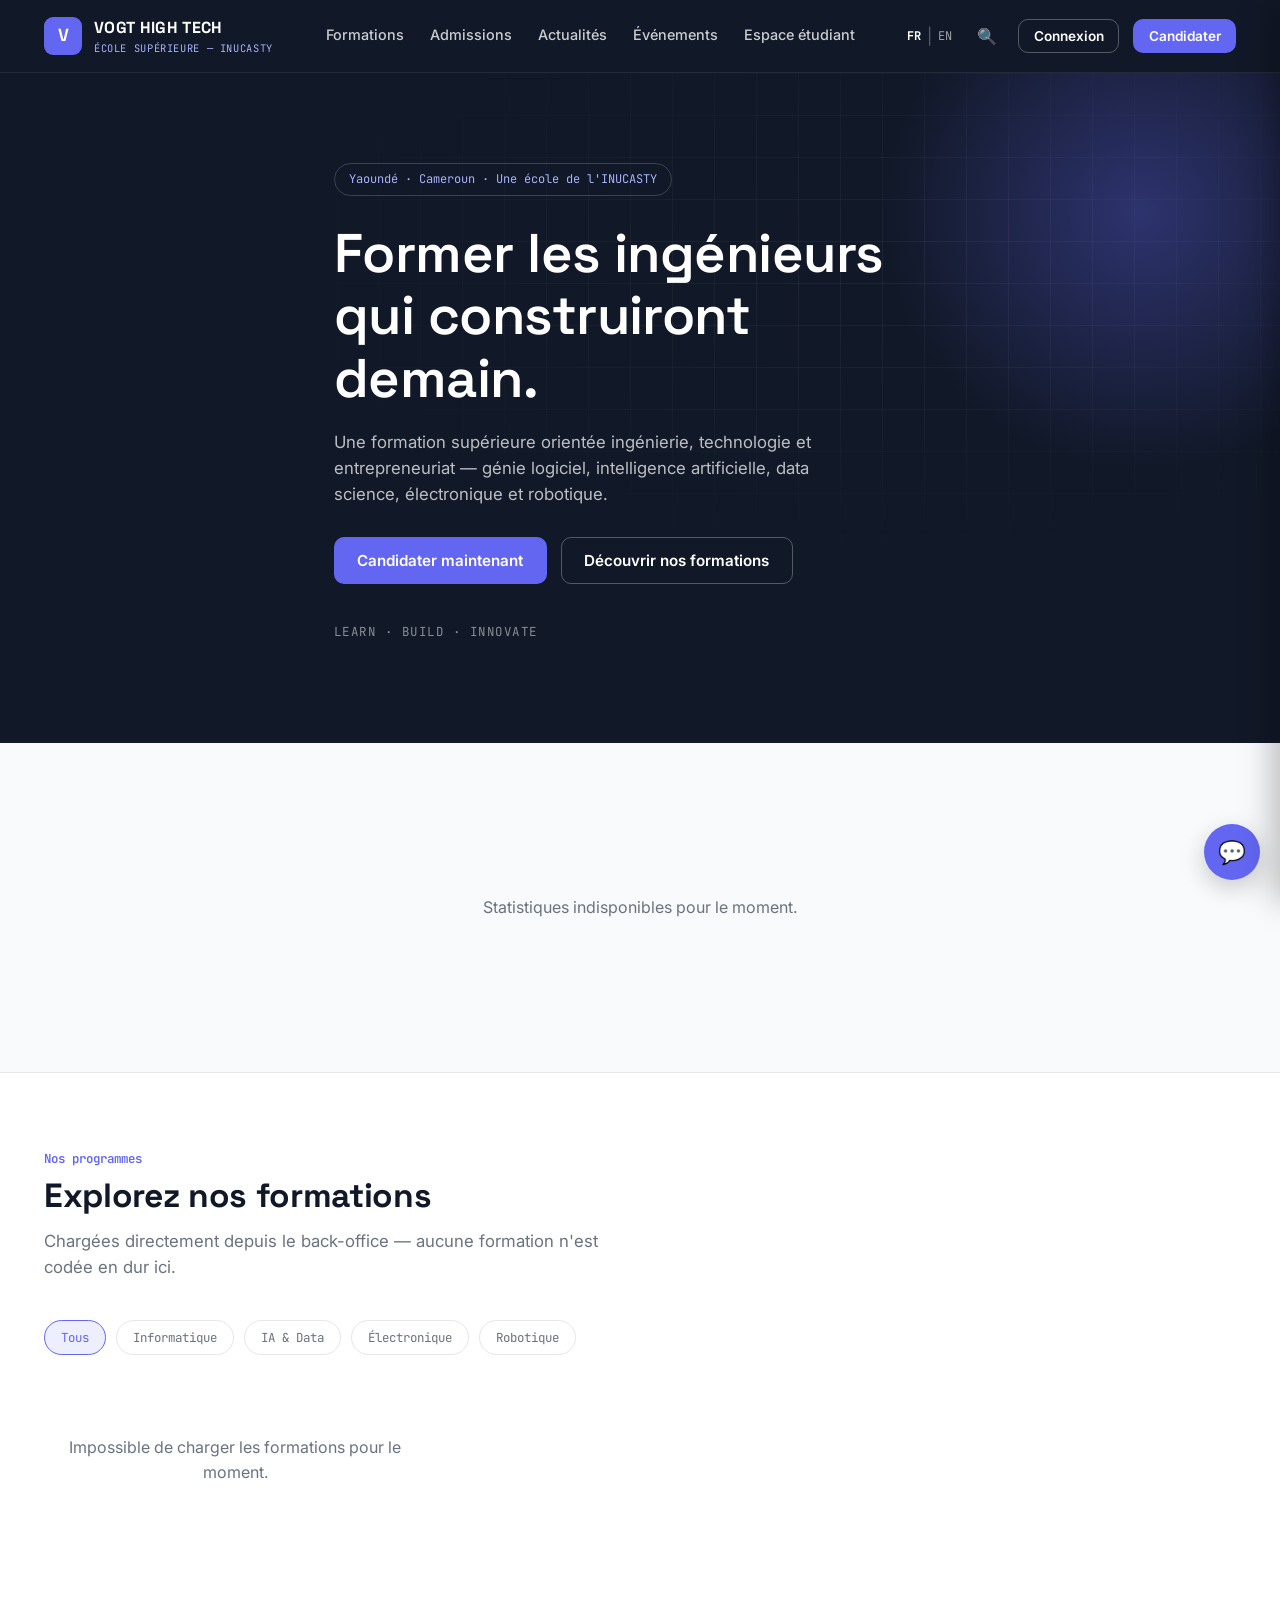
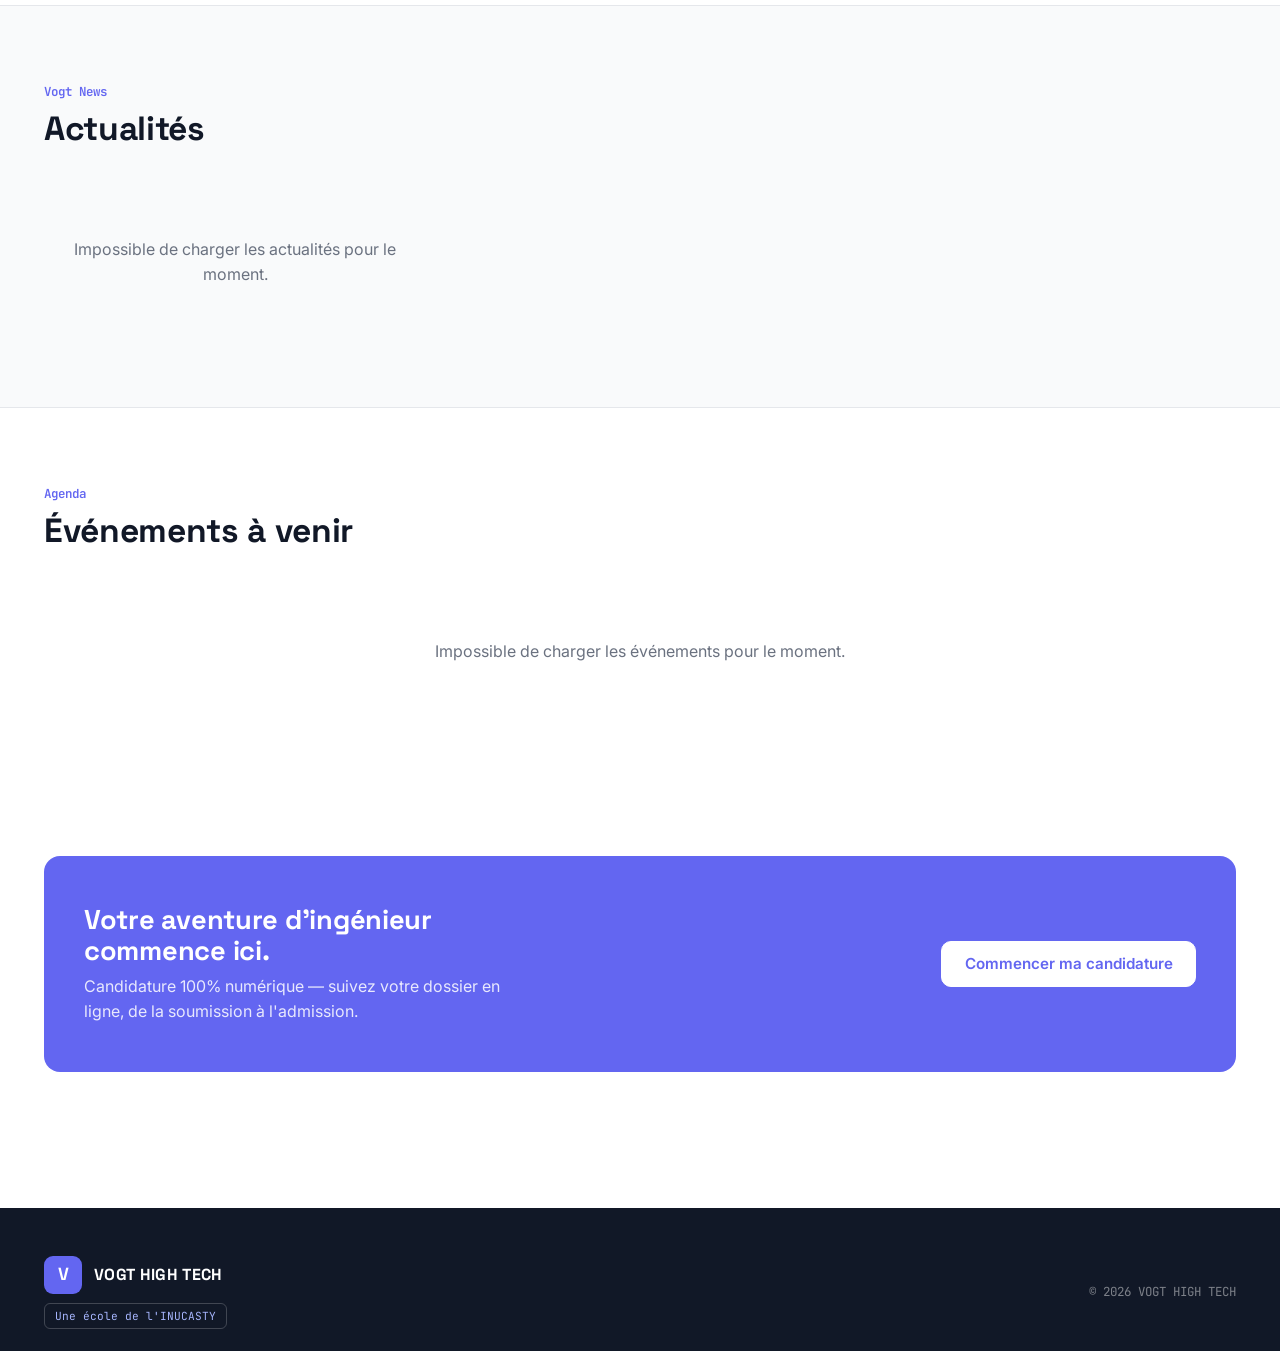
==== index.html @ 76247363 "Add VOGT_API_BASE_URL across all pages again" ====
<!DOCTYPE html>
<html lang="fr">
<head>
<meta charset="UTF-8">
<meta name="viewport" content="width=device-width, initial-scale=1.0">
<title>VOGT HIGH TECH — École Supérieure de Technologie & d'Ingénierie</title>
<meta name="description" content="VOGT HIGH TECH, école supérieure de technologie et d'ingénierie de l'INUCASTY à Yaoundé, Cameroun. Génie logiciel, intelligence artificielle, data science, électronique, robotique.">
<meta property="og:title" content="VOGT HIGH TECH — École Supérieure de Technologie & d'Ingénierie">
<meta property="og:description" content="Former les ingénieurs et innovateurs capables de concevoir les technologies de demain. Une école de l'INUCASTY, Yaoundé.">
<meta property="og:type" content="website">
<meta name="twitter:card" content="summary_large_image">
<script type="application/ld+json">
{
  "@context": "https://schema.org",
  "@type": "CollegeOrUniversity",
  "name": "VOGT HIGH TECH",
  "alternateName": "VOGT HIGH TECH — École Supérieure de Technologie & d'Ingénierie",
  "url": "https://VOTRE-DOMAINE/",
  "logo": "https://VOTRE-DOMAINE/icons/icon-512.png",
  "description": "École supérieure de technologie et d'ingénierie de l'INUCASTY à Yaoundé, Cameroun.",
  "address": {
    "@type": "PostalAddress",
    "addressLocality": "Yaoundé",
    "addressCountry": "CM"
  },
  "parentOrganization": {
    "@type": "CollegeOrUniversity",
    "name": "INUCASTY"
  }
}
</script>
<script type="application/ld+json">
{
  "@context": "https://schema.org",
  "@type": "WebSite",
  "url": "https://VOTRE-DOMAINE/",
  "potentialAction": {
    "@type": "SearchAction",
    "target": "https://VOTRE-DOMAINE/search.html?q={search_term_string}",
    "query-input": "required name=search_term_string"
  }
}
</script>
<link rel="icon" href="favicon.ico" sizes="any">
<link rel="apple-touch-icon" href="icons/icon-192.png">
<link rel="preconnect" href="https://fonts.googleapis.com">
<link href="https://fonts.googleapis.com/css2?family=Space+Grotesk:wght@500;600;700&family=Inter:wght@400;500;600;700&family=JetBrains+Mono:wght@500;600&display=swap" rel="stylesheet">
<link rel="stylesheet" href="css/theme.css">
<style>
  .hero{ position:relative; overflow:hidden; background: var(--color-primary); padding: 90px 0 100px; }
  .hero-carousel{ position:absolute; inset:0; z-index:0; }
  .hero-carousel .slide{
    position:absolute; inset:0; background-size:cover; background-position:center;
    opacity:0; transition: opacity 1.4s ease; filter: brightness(.55) saturate(1.1);
  }
  .hero-carousel .slide.active{ opacity:1; }
  .hero::before{ content:''; position:absolute; inset:0; z-index:1;
    background-image: linear-gradient(rgba(255,255,255,.05) 1px, transparent 1px), linear-gradient(90deg, rgba(255,255,255,.05) 1px, transparent 1px);
    background-size: 42px 42px;
    mask-image: radial-gradient(ellipse 70% 60% at 70% 30%, black 10%, transparent 75%);
  }
  .hero::after{ content:''; position:absolute; top:-120px; right:-120px; width:520px; height:520px; z-index:1;
    background: radial-gradient(circle, rgba(99,102,241,.35), transparent 70%); }
  .hero-inner{ position:relative; z-index:2; max-width:660px; }
  .hero-tag{ display:inline-flex; align-items:center; gap:8px; border:1px solid rgba(255,255,255,.18); border-radius:999px; padding:6px 14px; margin-bottom:26px; font-family:var(--font-mono); font-size:.75rem; color: var(--color-secondary); }
  .hero h1{ color:#fff; font-size: clamp(2.2rem, 5vw, 3.4rem); font-weight:600; margin-bottom:20px; }
  .hero h1 em{ font-style:normal; color: var(--color-secondary); }
  .hero p.lede{ color: rgba(255,255,255,.72); font-size:1.05rem; margin-bottom:30px; max-width:500px; }
  .hero-ctas{ display:flex; gap:14px; flex-wrap:wrap; margin-bottom:34px; }
  .hero-signature{ font-family: var(--font-mono); font-size:.78rem; letter-spacing:.12em; color: rgba(255,255,255,.5); text-transform:uppercase; }
  .stats-band{ background: var(--color-surface); border-bottom:1px solid var(--color-border); }
  .filters{ display:flex; gap:10px; flex-wrap:wrap; margin-bottom:32px; }
  .filter-btn{ font-family:var(--font-mono); font-size:.78rem; border:1px solid var(--color-border); background:#fff; color:var(--color-text-muted); padding:8px 16px; border-radius:999px; cursor:pointer; }
  .filter-btn.active, .filter-btn:hover{ border-color: var(--color-accent); color: var(--color-accent); background: var(--color-accent-soft); }
  .section-head{ max-width:640px; margin-bottom:40px; }
  .section-head h2{ font-size:clamp(1.6rem,3vw,2.1rem); margin:8px 0 12px; }
  .cta-band{ background: var(--color-accent); border-radius: var(--radius-lg); padding: 48px 40px; display:flex; align-items:center; justify-content:space-between; gap:28px; flex-wrap:wrap; color:#fff; }
  .cta-band h2{ color:#fff; font-size:1.7rem; max-width:460px; }
  .cta-band p{ color: rgba(255,255,255,.85); margin-top:8px; max-width:420px; }
  .cta-band .btn-outline{ background:#fff; color:var(--color-accent); border-color:#fff; }
</style>
</head>
<body>

<header>
  <div class="wrap header-row">
    <a href="index.html" class="brand">
      <span class="brand-mark">V</span>
      <span class="brand-text"><b>VOGT HIGH TECH</b><span>ÉCOLE SUPÉRIEURE — INUCASTY</span></span>
    </a>
    <nav class="primary-nav">
      <a href="index.html#formations" data-i18n="nav_formations">Formations</a>
      <a href="candidat.html" data-i18n="nav_admissions">Admissions</a>
      <a href="index.html#actualites" data-i18n="nav_actualites">Actualités</a>
      <a href="index.html#evenements" data-i18n="nav_evenements">Événements</a>
      <a href="staff-login.html" data-i18n="nav_espace_etudiant">Espace étudiant</a>
    </nav>
    <div class="header-actions">
      <span class="lang-switch" style="display:flex; gap:6px; margin-right:4px;">
        <button data-lang="fr" style="background:none;border:none;color:rgba(255,255,255,.6);font-family:var(--font-mono);font-size:.75rem;cursor:pointer;">FR</button>
        <span style="color:rgba(255,255,255,.3);">|</span>
        <button data-lang="en" style="background:none;border:none;color:rgba(255,255,255,.6);font-family:var(--font-mono);font-size:.75rem;cursor:pointer;">EN</button>
      </span>
      <a href="search.html" class="icon-btn" style="color:rgba(255,255,255,.75);" title="Rechercher">🔍</a>
      <a href="auth.html" class="btn btn-outline btn-sm" id="navAuthLink" data-i18n="btn_connexion" style="border-color:rgba(255,255,255,.28); color:#fff;">Connexion</a>
      <a href="candidat.html" class="btn btn-accent btn-sm" data-i18n="btn_candidater">Candidater</a>
    </div>
  </div>
</header>

<section class="hero">
  <div class="hero-carousel" id="heroCarousel"></div>
  <div class="wrap hero-inner">
    <span class="hero-tag">Yaoundé · Cameroun · Une école de l'INUCASTY</span>
    <h1 data-i18n="hero_title">Former les ingénieurs qui <em>construiront demain.</em></h1>
    <p class="lede" data-i18n="hero_lede">Une formation supérieure orientée ingénierie, technologie et entrepreneuriat — génie logiciel, intelligence artificielle, data science, électronique et robotique.</p>
    <div class="hero-ctas">
      <a href="candidat.html" class="btn btn-accent" data-i18n="hero_cta1">Candidater maintenant</a>
      <a href="#formations" class="btn btn-ghost-dark" data-i18n="hero_cta2">Découvrir nos formations</a>
    </div>
    <span class="hero-signature">Learn · Build · Innovate</span>
  </div>
</section>

<section class="stats-band">
  <div class="wrap stats-grid" id="statsGrid">
    <div class="stat"><div class="skeleton" style="height:32px;width:60px;margin-bottom:8px;"></div><span data-i18n="stats_programs">Formations publiées</span></div>
    <div class="stat"><div class="skeleton" style="height:32px;width:60px;margin-bottom:8px;"></div><span data-i18n="stats_projects">Projets étudiants</span></div>
    <div class="stat"><div class="skeleton" style="height:32px;width:60px;margin-bottom:8px;"></div><span data-i18n="stats_partners">Partenaires</span></div>
    <div class="stat"><div class="skeleton" style="height:32px;width:60px;margin-bottom:8px;"></div><span data-i18n="stats_events">Événements à venir</span></div>
  </div>
</section>

<section id="formations">
  <div class="wrap">
    <div class="section-head">
      <span class="eyebrow" data-i18n="formations_eyebrow">Nos programmes</span>
      <h2 data-i18n="formations_title">Explorez nos formations</h2>
      <p class="lede" data-i18n="formations_lede">Chargées directement depuis le back-office — aucune formation n'est codée en dur ici.</p>
    </div>
    <div class="filters" id="programFilters">
      <button class="filter-btn active" data-category="">Tous</button>
    </div>
    <div class="card-grid" id="programGrid">
      <div class="skeleton" style="height:280px;"></div>
      <div class="skeleton" style="height:280px;"></div>
      <div class="skeleton" style="height:280px;"></div>
    </div>
  </div>
</section>

<section id="actualites" style="background:var(--color-surface); border-top:1px solid var(--color-border); border-bottom:1px solid var(--color-border);">
  <div class="wrap">
    <div class="section-head">
      <span class="eyebrow" data-i18n="news_eyebrow">Vogt News</span>
      <h2 data-i18n="news_title">Actualités</h2>
    </div>
    <div class="card-grid" id="newsGrid">
      <div class="skeleton" style="height:220px;"></div>
      <div class="skeleton" style="height:220px;"></div>
      <div class="skeleton" style="height:220px;"></div>
    </div>
  </div>
</section>

<section id="evenements">
  <div class="wrap">
    <div class="section-head">
      <span class="eyebrow" data-i18n="events_eyebrow">Agenda</span>
      <h2 data-i18n="events_title">Événements à venir</h2>
    </div>
    <div id="eventsList">
      <div class="skeleton" style="height:56px;margin-bottom:12px;"></div>
      <div class="skeleton" style="height:56px;"></div>
    </div>
  </div>
</section>

<section>
  <div class="wrap">
    <div class="cta-band">
      <div>
        <h2 data-i18n="cta_title">Votre aventure d'ingénieur commence ici.</h2>
        <p data-i18n="cta_text">Candidature 100% numérique — suivez votre dossier en ligne, de la soumission à l'admission.</p>
      </div>
      <a href="candidat.html" class="btn btn-outline" data-i18n="cta_button">Commencer ma candidature</a>
    </div>
  </div>
</section>

<footer>
  <div class="wrap">
    <div>
      <div class="brand" style="color:#fff; margin-bottom:8px;"><span class="brand-mark">V</span><span class="brand-text"><b style="color:#fff">VOGT HIGH TECH</b></span></div>
      <span class="badge-inucasty" data-i18n="footer_tagline">Une école de l'INUCASTY</span>
    </div>
    <span class="copyright">© 2026 VOGT HIGH TECH</span>
  </div>
</footer>

<script src="js/i18n.js"></script>
<script src="js/api.js"></script>
<script src="js/home.js"></script>
<script src="js/vogt-ai.js"></script>
<script src="js/mobile-nav.js"></script>
</body>
</html>
---- css/theme.css ----
/* ============================================================
   VOGT HIGH TECH — Digital Campus
   Design system partage — thème "Minimal tech" (palettes.css)
   Utilisé par toutes les pages (public + portails).
   ============================================================ */
:root{
  --color-primary:          #111827;
  --color-primary-hover:    #0B111C;
  --color-primary-soft:     #EEF0F4;

  --color-accent:           #6366F1;
  --color-accent-hover:     #4F46E5;
  --color-accent-soft:      #EEEFFE;

  --color-secondary:        #A5B4FC;
  --color-secondary-hover:  #8B9BF7;

  --color-bg:               #FFFFFF;
  --color-surface:          #F9FAFB;
  --color-border:           #E5E7EB;

  --color-text:             #374151;
  --color-text-muted:       #6B7280;
  --color-text-on-primary:  #FFFFFF;
  --color-text-on-accent:   #FFFFFF;

  --color-success:          #2E7D53;
  --color-warning:          #C77700;
  --color-danger:           #C0392B;
  --color-info:             #2A6FB0;

  --radius:                 10px;
  --radius-lg:              16px;
  --shadow-sm:              0 1px 2px rgba(16,24,40,.06);
  --shadow-md:              0 8px 24px rgba(16,24,40,.10);
  --focus-ring:              0 0 0 3px rgba(99,102,241,.35);

  --font-head: 'Space Grotesk', sans-serif;
  --font-body: 'Inter', sans-serif;
  --font-mono: 'JetBrains Mono', monospace;

  --container: 1240px;
}

*{box-sizing:border-box; margin:0; padding:0;}
html{scroll-behavior:smooth;}
body{
  font-family: var(--font-body);
  color: var(--color-text);
  background: var(--color-bg);
  line-height: 1.55;
  -webkit-font-smoothing: antialiased;
}
img{max-width:100%; display:block;}
a{color:inherit; text-decoration:none;}
ul{list-style:none;}
h1,h2,h3,h4{font-family: var(--font-head); color: var(--color-primary); line-height:1.15; letter-spacing:-0.01em;}
.wrap{max-width:var(--container); margin:0 auto; padding:0 24px;}
:focus-visible{outline:2px solid transparent; box-shadow: var(--focus-ring); border-radius:4px;}
section{padding: 72px 0;}
@media (max-width:768px){ section{padding:48px 0;} }

.eyebrow{ font-family: var(--font-mono); font-size: .78rem; color: var(--color-accent); font-weight:600; }
.lede{color:var(--color-text-muted); font-size:1.05rem; max-width:560px;}

/* Buttons */
.btn{
  display:inline-flex; align-items:center; justify-content:center; gap:8px;
  border:1px solid transparent; border-radius: var(--radius);
  padding: .8rem 1.4rem; font: 600 .95rem var(--font-body);
  cursor:pointer; transition: background-color .15s ease, color .15s ease, border-color .15s ease, transform .1s ease;
}
.btn-accent{ background: var(--color-accent); color:#fff; }
.btn-accent:hover{ background: var(--color-accent-hover); }
.btn-accent:disabled{ opacity:.6; cursor:not-allowed; }
.btn-ghost-dark{ background:transparent; color:#fff; border-color: rgba(255,255,255,.28); }
.btn-ghost-dark:hover{ background: rgba(255,255,255,.08); border-color: rgba(255,255,255,.5); }
.btn-outline{ background:transparent; color:var(--color-primary); border-color: var(--color-border); }
.btn-outline:hover{ background: var(--color-primary-soft); }
.btn-sm{ padding:.5rem .9rem; font-size:.85rem; }
.btn-block{ width:100%; }

/* Header */
header{ position: sticky; top:0; z-index:100; background: var(--color-primary); border-bottom: 1px solid rgba(255,255,255,.08); }
.header-row{ display:flex; align-items:center; justify-content:space-between; height:72px; }
.brand{ display:flex; align-items:center; gap:12px; color:#fff; }
.brand-mark{ width:38px; height:38px; border-radius:9px; background: var(--color-accent); display:flex; align-items:center; justify-content:center; font-family: var(--font-head); font-weight:700; color:#fff; font-size:1.1rem; flex-shrink:0; }
.brand-text b{ display:block; font-family:var(--font-head); font-size:1rem; letter-spacing:.02em; }
.brand-text span{ display:block; font-family:var(--font-mono); font-size:.65rem; color: var(--color-secondary); letter-spacing:.06em; }
nav.primary-nav{ display:flex; gap:26px; }
nav.primary-nav a{ color: rgba(255,255,255,.78); font-size:.9rem; font-weight:500; padding:6px 0; border-bottom:2px solid transparent; transition: color .15s ease, border-color .15s ease; }
nav.primary-nav a:hover, nav.primary-nav a.active{ color:#fff; border-color: var(--color-accent); }
.header-actions{ display:flex; align-items:center; gap:14px; }
.icon-btn{ background:none; border:none; color:rgba(255,255,255,.75); cursor:pointer; width:34px; height:34px; display:flex; align-items:center; justify-content:center; border-radius:8px; }
.icon-btn:hover{ background:rgba(255,255,255,.08); color:#fff; }
.lang-switch .active-lang{ color:#fff !important; font-weight:700; }
.menu-toggle{ display:none; }
@media (max-width: 900px){ nav.primary-nav{ display:none; } .menu-toggle{ display:flex; } }

/* Mobile nav drawer — injecté par js/mobile-nav.js sur toutes les pages.
   Tiroir translucide sur ~80% de largeur (max 320px) + fond assombri cliquable :
   ne recouvre jamais tout l'écran, le reste de la page reste visible en transparence. */
.mobile-nav-backdrop{
  position:fixed; inset:0; background: rgba(17,24,39,.35);
  z-index:399; opacity:0; pointer-events:none; transition: opacity .25s ease;
}
.mobile-nav-backdrop.open{ opacity:1; pointer-events:auto; }
.mobile-nav-drawer{
  position:fixed; top:0; right:0; bottom:0; width:min(82%, 320px);
  background: rgba(17,24,39,.88); backdrop-filter: blur(10px); -webkit-backdrop-filter: blur(10px);
  z-index:400; transform: translateX(100%); transition: transform .25s ease;
  padding: 22px; overflow-y:auto; box-shadow: -8px 0 30px rgba(0,0,0,.25);
}
.mobile-nav-drawer.open{ transform:translateX(0); }
.mobile-nav-drawer .mnav-top{ display:flex; justify-content:flex-end; margin-bottom:20px; }
.mobile-nav-drawer a{ color:#fff; font-size:1.05rem; padding:13px 0; border-bottom:1px solid rgba(255,255,255,.12); font-family: var(--font-head); display:block; }
.mobile-nav-drawer .mnav-actions{ margin-top:18px; display:flex; flex-direction:column; gap:10px; }

/* Cards / forms shared */
.panel{ background:#fff; border:1px solid var(--color-border); border-radius: var(--radius-lg); padding:32px; }
.field{ margin-bottom:18px; }
.field label{ display:block; font-size:.85rem; font-weight:600; color:var(--color-primary); margin-bottom:6px; }
.field input, .field select, .field textarea{
  width:100%; padding:.7rem .9rem; border:1px solid var(--color-border); border-radius: var(--radius);
  font: 400 .95rem var(--font-body); color: var(--color-text); background:#fff;
}
.field input:focus, .field select:focus, .field textarea:focus{ outline:none; border-color: var(--color-accent); box-shadow: var(--focus-ring); }
.field-hint{ font-size:.78rem; color:var(--color-text-muted); margin-top:4px; }
.form-row{ display:grid; grid-template-columns:1fr 1fr; gap:16px; }
@media (max-width:640px){ .form-row{ grid-template-columns:1fr; } }

.tag{ font-family:var(--font-mono); font-size:.68rem; background: var(--color-primary-soft); color:var(--color-primary); padding:4px 9px; border-radius:6px; }
.status-badge{ font-family:var(--font-mono); font-size:.72rem; padding:5px 12px; border-radius:999px; display:inline-block; }
.status-DRAFT{ background:#EEF0F4; color:#374151; }
.status-SUBMITTED{ background:#EEEFFE; color:#4F46E5; }
.status-UNDER_REVIEW{ background:#FFF4E5; color:#C77700; }
.status-DOCUMENTS_ACCEPTED{ background:#E9F7EF; color:#2E7D53; }
.status-EXAM_SCHEDULED{ background:#E9F7EF; color:#2E7D53; }
.status-ADMITTED{ background:#DDF4E4; color:#166534; font-weight:700; }
.status-REJECTED{ background:#FBE7E5; color:#C0392B; }
.status-ENROLLED{ background:#DDF4E4; color:#166534; font-weight:700; }

.alert{ padding:14px 16px; border-radius: var(--radius); font-size:.88rem; margin-bottom:18px; }
.alert-error{ background:#FBE7E5; color:#8f2a1f; border:1px solid #f3c6c0; }
.alert-success{ background:#E9F7EF; color:#1f5c3a; border:1px solid #bfe7cf; }

.empty-state{ text-align:center; padding:48px 24px; color:var(--color-text-muted); }

footer{ background: var(--color-primary); color: rgba(255,255,255,.7); padding: 48px 0 24px; margin-top:64px; }
footer .wrap{ display:flex; justify-content:space-between; align-items:center; flex-wrap:wrap; gap:16px; }
footer .copyright{ font-family: var(--font-mono); font-size:.78rem; color: rgba(255,255,255,.45); }
footer .badge-inucasty{ font-family:var(--font-mono); font-size:.7rem; color: var(--color-secondary); border:1px solid rgba(255,255,255,.2); padding:5px 10px; border-radius:6px; }

.skeleton{ background: linear-gradient(90deg, var(--color-border) 25%, #f0f1f3 50%, var(--color-border) 75%); background-size: 200% 100%; animation: shimmer 1.4s infinite; border-radius: var(--radius); }
@keyframes shimmer{ 0%{ background-position: 200% 0; } 100%{ background-position: -200% 0; } }

/* ============ Grids & content cards (reused across pages) ============ */
.stats-grid{ display:grid; grid-template-columns:repeat(4,1fr); gap:24px; padding: 32px 0; }
.stat b{ display:block; font-family:var(--font-head); font-size:2rem; color:var(--color-primary); }
.stat span{ font-size:.85rem; color: var(--color-text-muted); }

.card-grid{ display:grid; grid-template-columns:repeat(3,1fr); gap:22px; }
@media (max-width:1024px){ .card-grid{ grid-template-columns:repeat(2,1fr); } .stats-grid{ grid-template-columns:repeat(2,1fr); } }
@media (max-width:640px){ .card-grid{ grid-template-columns:1fr; } .stats-grid{ grid-template-columns:1fr 1fr; } }

.prog-card{ border:1px solid var(--color-border); border-radius: var(--radius-lg); overflow:hidden; background:#fff; transition: box-shadow .2s ease, transform .2s ease; }
.prog-card:hover{ box-shadow: var(--shadow-md); transform: translateY(-3px); }
.prog-thumb{ height:130px; background: linear-gradient(135deg, var(--color-primary), #2b3550); }
.prog-body{ padding:20px 20px 22px; }
.prog-body h3{ font-size:1.1rem; margin-bottom:8px; }
.prog-body p{ font-size:.86rem; color:var(--color-text-muted); margin-bottom:14px; }
.prog-foot{ display:flex; align-items:center; justify-content:space-between; padding-top:14px; border-top:1px solid var(--color-border); }
.prog-foot .duration{ font-family:var(--font-mono); font-size:.76rem; color:var(--color-text-muted); }
.prog-foot .discover{ font-size:.86rem; font-weight:600; color:var(--color-accent); }

.news-card{ border:1px solid var(--color-border); border-radius: var(--radius-lg); overflow:hidden; background:#fff; }
.news-thumb{ height:150px; background: linear-gradient(135deg,#2b3550, var(--color-primary)); }
.news-body{ padding:18px 20px; }
.news-cat{ font-family:var(--font-mono); font-size:.68rem; color:var(--color-accent); }
.news-body h3{ font-size:1.02rem; margin:8px 0 6px; }
.news-meta{ font-size:.78rem; color:var(--color-text-muted); }

.event-row{ display:flex; align-items:center; gap:16px; padding:16px 0; border-bottom:1px solid var(--color-border); }
.event-date{ font-family:var(--font-mono); font-size:.82rem; color:var(--color-accent); width:96px; flex-shrink:0; }
.event-info h4{ font-size:.95rem; margin-bottom:2px; }
.event-info span{ font-size:.8rem; color:var(--color-text-muted); }
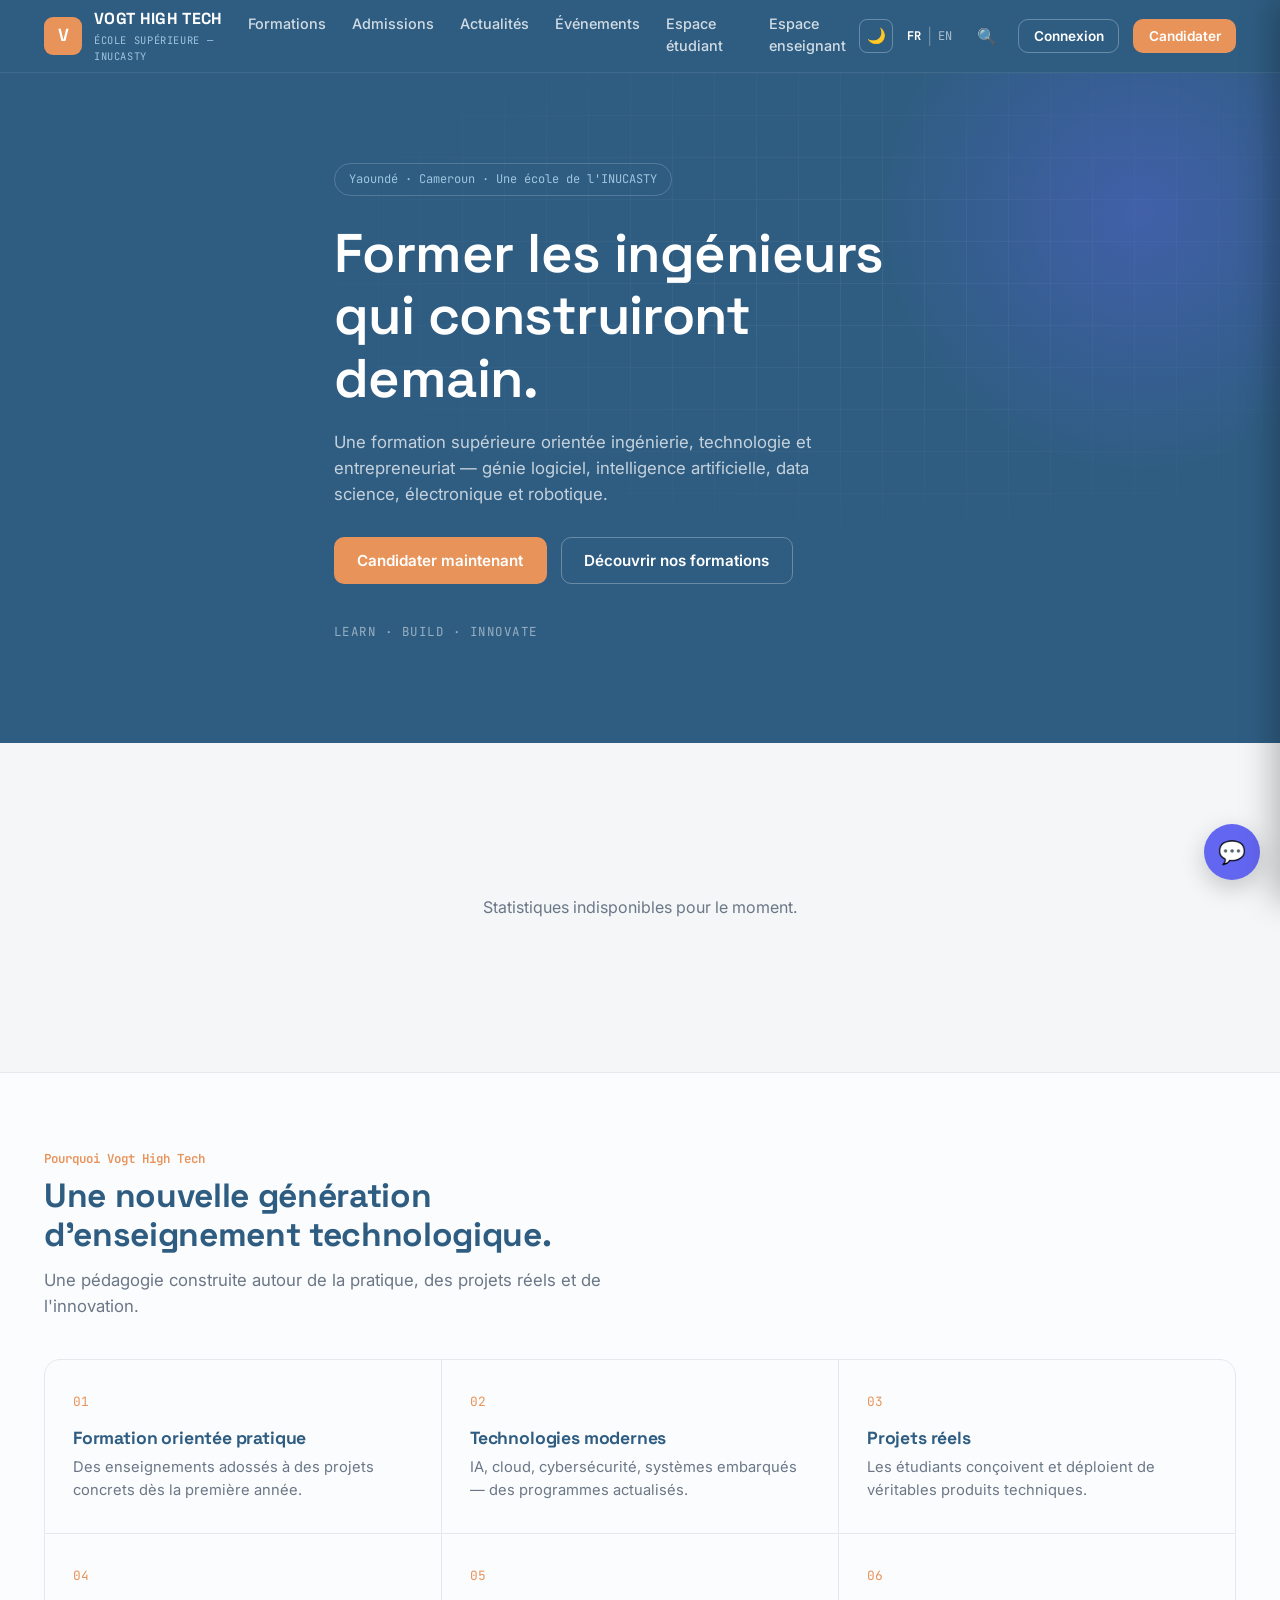
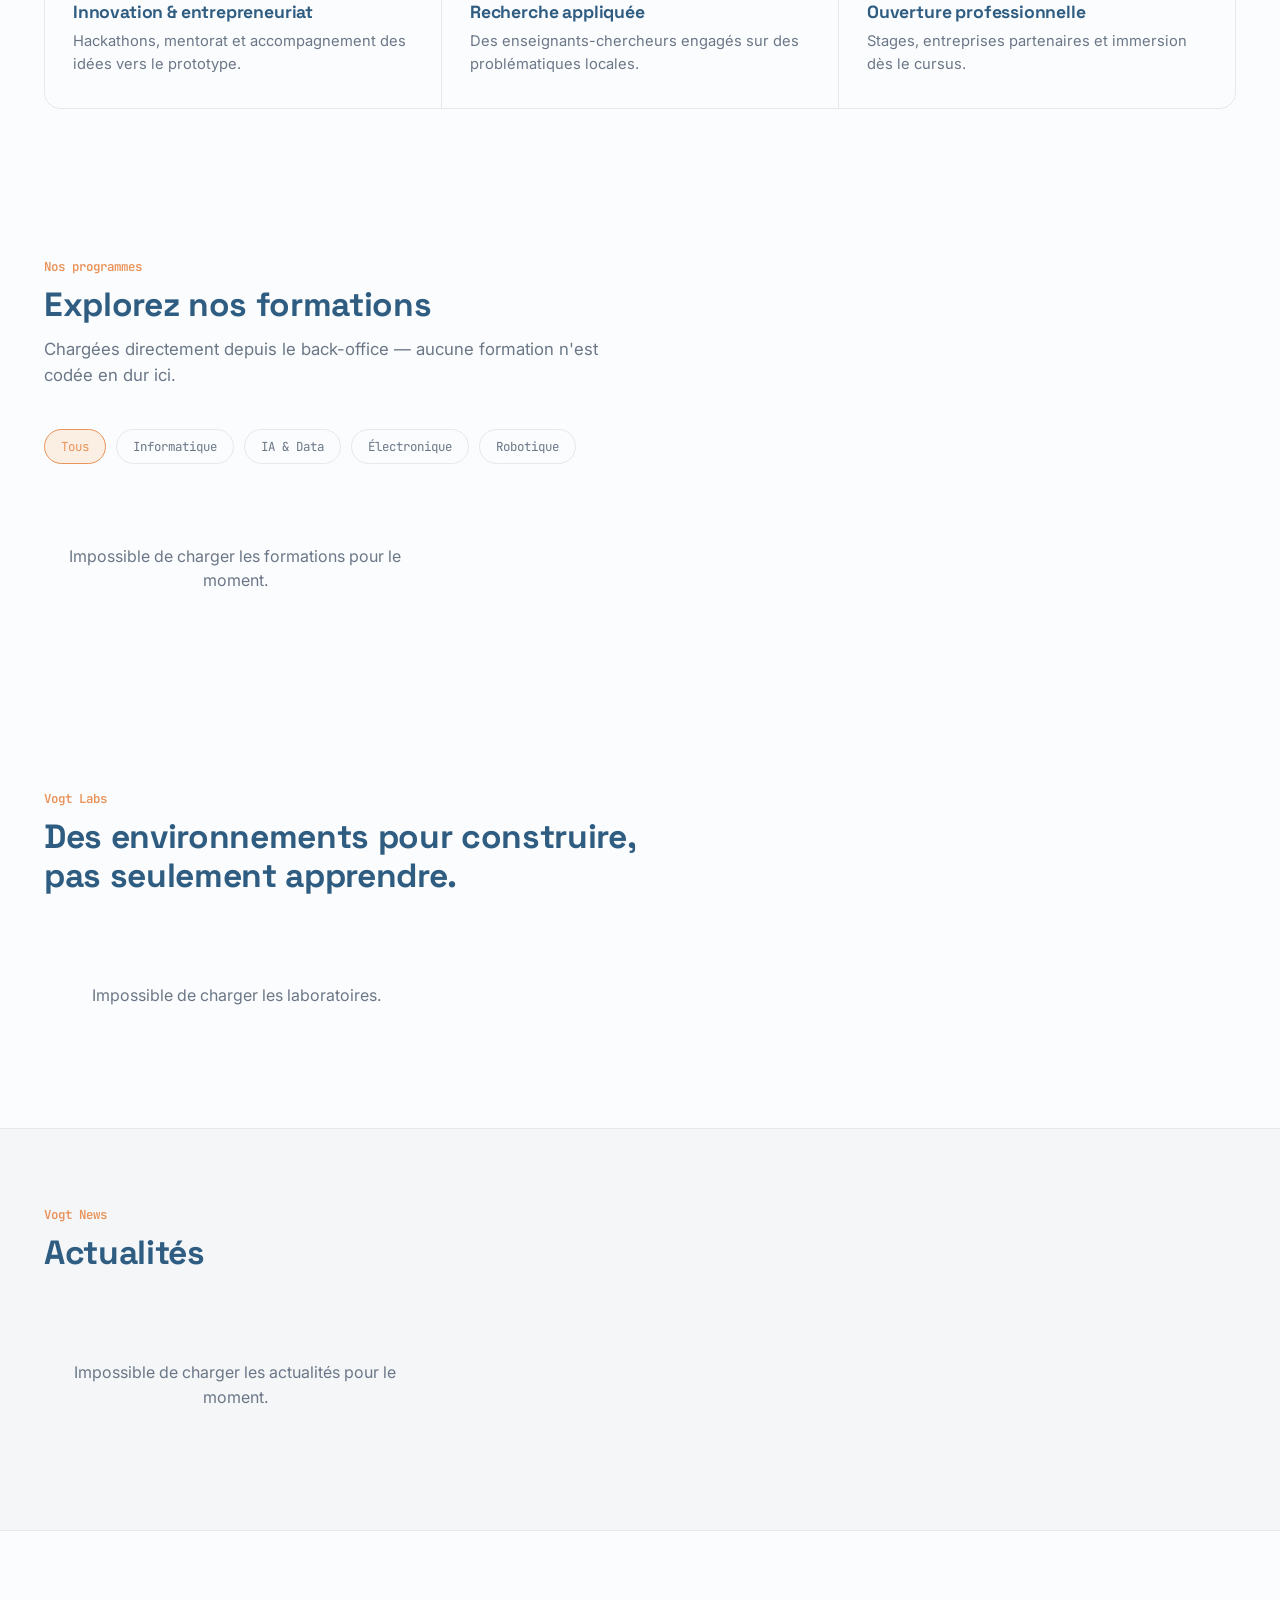
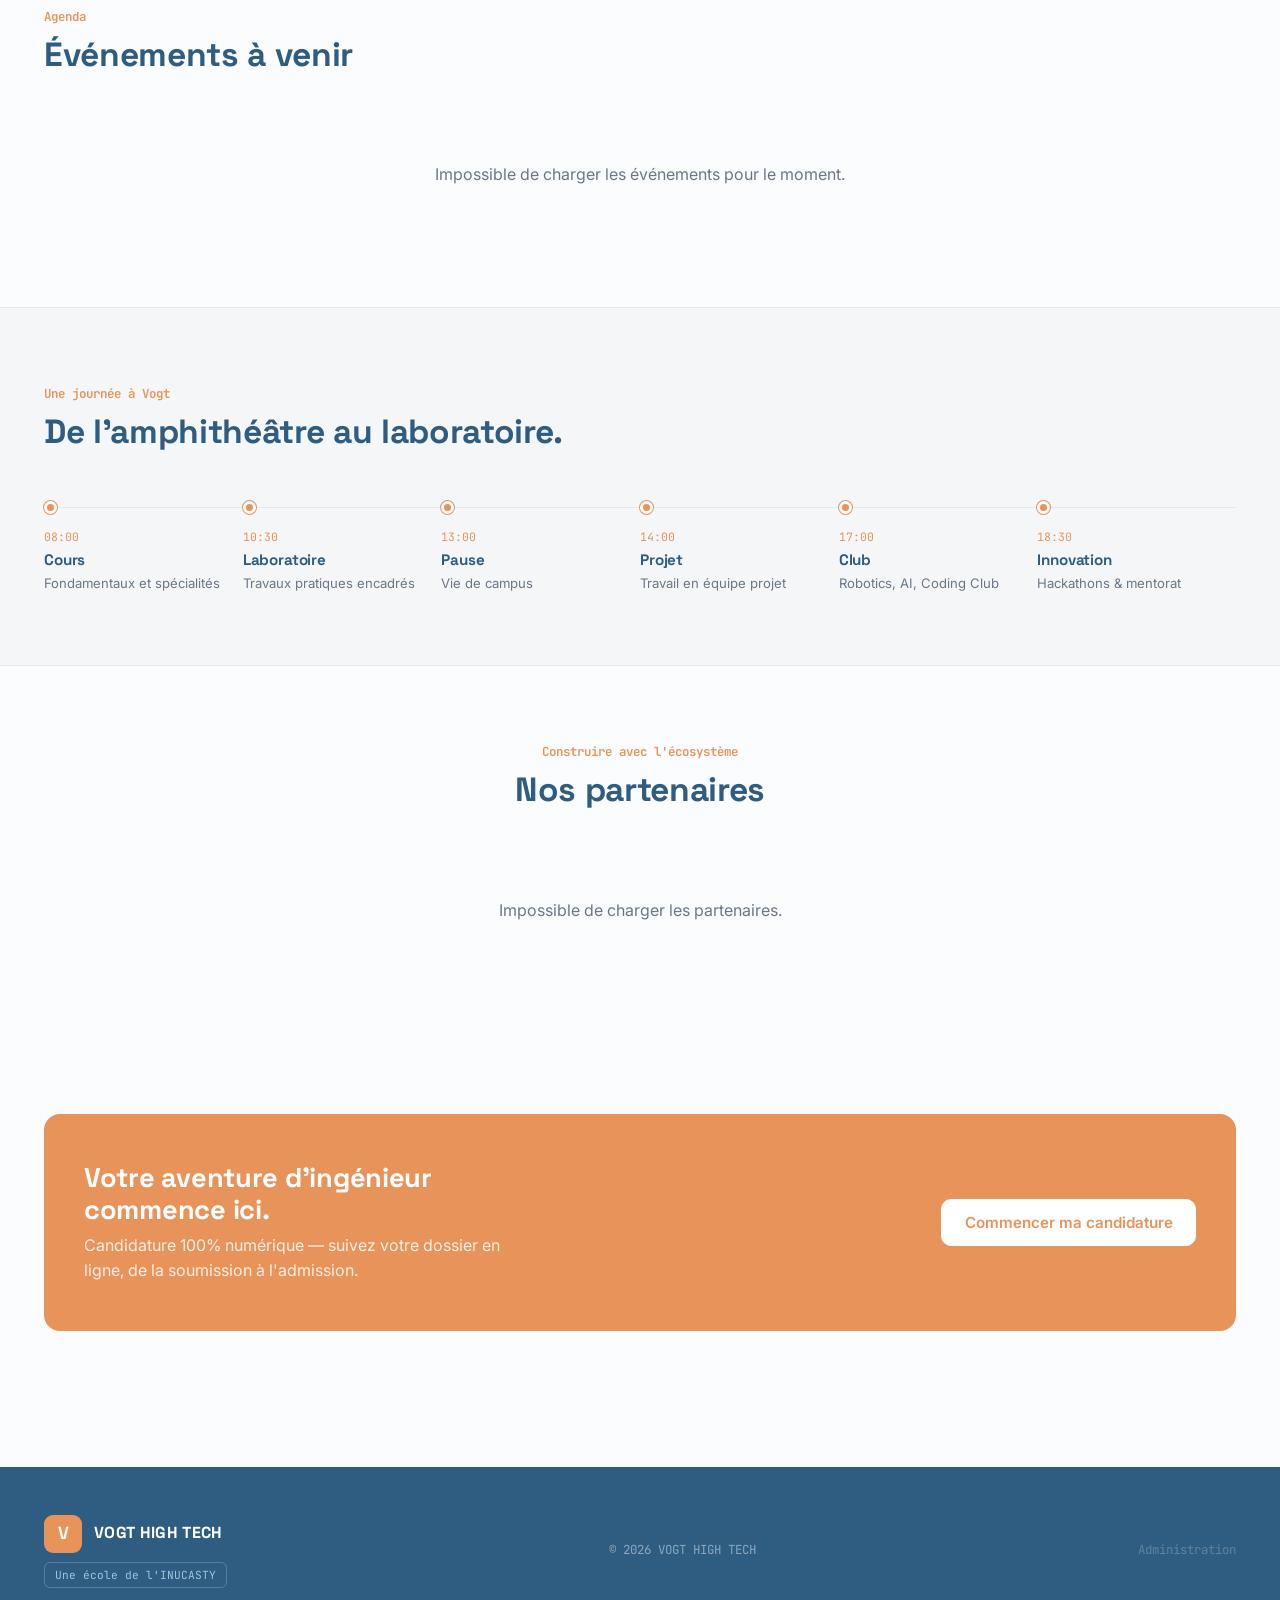
==== commit 8fbe0a5a: "updates ui" ====
--- a/index.html
+++ b/index.html
@@ -1,6 +1,7 @@
 <!DOCTYPE html>
 <html lang="fr">
 <head>
+<script src="js/theme-toggle.js"></script>
 <meta charset="UTF-8">
 <meta name="viewport" content="width=device-width, initial-scale=1.0">
 <title>VOGT HIGH TECH — École Supérieure de Technologie & d'Ingénierie</title>
@@ -70,7 +71,7 @@
   .hero-signature{ font-family: var(--font-mono); font-size:.78rem; letter-spacing:.12em; color: rgba(255,255,255,.5); text-transform:uppercase; }
   .stats-band{ background: var(--color-surface); border-bottom:1px solid var(--color-border); }
   .filters{ display:flex; gap:10px; flex-wrap:wrap; margin-bottom:32px; }
-  .filter-btn{ font-family:var(--font-mono); font-size:.78rem; border:1px solid var(--color-border); background:#fff; color:var(--color-text-muted); padding:8px 16px; border-radius:999px; cursor:pointer; }
+  .filter-btn{ font-family:var(--font-mono); font-size:.78rem; border:1px solid var(--color-border); background:var(--color-bg); color:var(--color-text-muted); padding:8px 16px; border-radius:999px; cursor:pointer; }
   .filter-btn.active, .filter-btn:hover{ border-color: var(--color-accent); color: var(--color-accent); background: var(--color-accent-soft); }
   .section-head{ max-width:640px; margin-bottom:40px; }
   .section-head h2{ font-size:clamp(1.6rem,3vw,2.1rem); margin:8px 0 12px; }
@@ -78,6 +79,39 @@
   .cta-band h2{ color:#fff; font-size:1.7rem; max-width:460px; }
   .cta-band p{ color: rgba(255,255,255,.85); margin-top:8px; max-width:420px; }
   .cta-band .btn-outline{ background:#fff; color:var(--color-accent); border-color:#fff; }
+
+  .carousel-dots{ position:absolute; z-index:2; bottom:24px; left:0; right:0; display:flex; justify-content:center; gap:8px; }
+  .carousel-dots span{ width:7px; height:7px; border-radius:50%; background:rgba(255,255,255,.35); transition:.2s ease; }
+  .carousel-dots span.active{ background:#fff; width:20px; border-radius:4px; }
+
+  .why-grid{ display:grid; grid-template-columns:repeat(3,1fr); gap:1px; background:var(--color-border); border:1px solid var(--color-border); border-radius:var(--radius-lg); overflow:hidden; }
+  .why-card{ background:var(--color-bg); padding:32px 28px; transition:background-color .15s ease; }
+  .why-card:hover{ background:var(--color-primary-soft); }
+  .why-card .num{ font-family:var(--font-mono); color:var(--color-accent); font-size:.8rem; margin-bottom:16px; display:block; }
+  .why-card h3{ font-size:1.1rem; margin-bottom:8px; }
+  .why-card p{ color:var(--color-text-muted); font-size:.92rem; }
+
+  .labs-grid{ display:grid; grid-template-columns:repeat(3,1fr); gap:20px; }
+  .lab-card{ border:1px solid var(--color-border); border-radius:var(--radius-lg); padding:26px; background:var(--color-surface); }
+  .lab-card .lab-dot{ width:10px; height:10px; border-radius:50%; background:var(--color-accent); margin-bottom:16px; }
+  .lab-card h3{ font-size:1rem; margin-bottom:6px; }
+  .lab-card p{ font-size:.86rem; color:var(--color-text-muted); }
+
+  .timeline{ display:grid; grid-template-columns:repeat(6,1fr); gap:0; position:relative; }
+  .timeline::before{ content:''; position:absolute; top:15px; left:0; right:0; height:1px; background:var(--color-border); }
+  .tstep{ position:relative; padding-top:36px; }
+  .tstep .dot{ position:absolute; top:9px; left:0; width:13px; height:13px; border-radius:50%; background:var(--color-accent); border:3px solid var(--color-bg); box-shadow:0 0 0 1px var(--color-accent); }
+  .tstep .time{ font-family:var(--font-mono); font-size:.72rem; color:var(--color-accent); display:block; margin-bottom:6px; }
+  .tstep h4{ font-size:.95rem; color:var(--color-primary); margin-bottom:4px; }
+  .tstep p{ font-size:.82rem; color:var(--color-text-muted); }
+  @media (max-width:768px){ .timeline{ grid-template-columns:repeat(2,1fr); row-gap:28px; } .timeline::before{ display:none; } }
+
+  .partners-strip{ display:flex; flex-wrap:wrap; gap:20px; align-items:center; justify-content:center; }
+  .partner-logo{ height:56px; max-width:160px; object-fit:contain; opacity:.75; transition:opacity .15s ease; }
+  .partner-logo:hover{ opacity:1; }
+  .partner-fallback{ font-family:var(--font-mono); font-size:.8rem; color:var(--color-text-muted); border:1px solid var(--color-border); border-radius:var(--radius); padding:14px 22px; }
+
+  .load-more-wrap{ text-align:center; margin-top:32px; }
 </style>
 </head>
 <body>
@@ -94,6 +128,7 @@
       <a href="index.html#actualites" data-i18n="nav_actualites">Actualités</a>
       <a href="index.html#evenements" data-i18n="nav_evenements">Événements</a>
       <a href="staff-login.html" data-i18n="nav_espace_etudiant">Espace étudiant</a>
+      <a href="staff-login.html?role=TEACHER" data-i18n="nav_espace_enseignant">Espace enseignant</a>
     </nav>
     <div class="header-actions">
       <span class="lang-switch" style="display:flex; gap:6px; margin-right:4px;">
@@ -131,6 +166,24 @@
   </div>
 </section>
 
+<section id="pourquoi">
+  <div class="wrap">
+    <div class="section-head">
+      <span class="eyebrow" data-i18n="why_eyebrow">Pourquoi Vogt High Tech</span>
+      <h2 data-i18n="why_title">Une nouvelle génération d'enseignement technologique.</h2>
+      <p class="lede" data-i18n="why_lede">Une pédagogie construite autour de la pratique, des projets réels et de l'innovation.</p>
+    </div>
+    <div class="why-grid">
+      <div class="why-card"><span class="num">01</span><h3 data-i18n="why1_title">Formation orientée pratique</h3><p data-i18n="why1_text">Des enseignements adossés à des projets concrets dès la première année.</p></div>
+      <div class="why-card"><span class="num">02</span><h3 data-i18n="why2_title">Technologies modernes</h3><p data-i18n="why2_text">IA, cloud, cybersécurité, systèmes embarqués — des programmes actualisés.</p></div>
+      <div class="why-card"><span class="num">03</span><h3 data-i18n="why3_title">Projets réels</h3><p data-i18n="why3_text">Les étudiants conçoivent et déploient de véritables produits techniques.</p></div>
+      <div class="why-card"><span class="num">04</span><h3 data-i18n="why4_title">Innovation & entrepreneuriat</h3><p data-i18n="why4_text">Hackathons, mentorat et accompagnement des idées vers le prototype.</p></div>
+      <div class="why-card"><span class="num">05</span><h3 data-i18n="why5_title">Recherche appliquée</h3><p data-i18n="why5_text">Des enseignants-chercheurs engagés sur des problématiques locales.</p></div>
+      <div class="why-card"><span class="num">06</span><h3 data-i18n="why6_title">Ouverture professionnelle</h3><p data-i18n="why6_text">Stages, entreprises partenaires et immersion dès le cursus.</p></div>
+    </div>
+  </div>
+</section>
+
 <section id="formations">
   <div class="wrap">
     <div class="section-head">
@@ -149,6 +202,20 @@
   </div>
 </section>
 
+<section id="labs">
+  <div class="wrap">
+    <div class="section-head">
+      <span class="eyebrow" data-i18n="labs_eyebrow">Vogt Labs</span>
+      <h2 data-i18n="labs_title">Des environnements pour construire, pas seulement apprendre.</h2>
+    </div>
+    <div class="labs-grid" id="labsGrid">
+      <div class="skeleton" style="height:140px;"></div>
+      <div class="skeleton" style="height:140px;"></div>
+      <div class="skeleton" style="height:140px;"></div>
+    </div>
+  </div>
+</section>
+
 <section id="actualites" style="background:var(--color-surface); border-top:1px solid var(--color-border); border-bottom:1px solid var(--color-border);">
   <div class="wrap">
     <div class="section-head">
@@ -160,6 +227,9 @@
       <div class="skeleton" style="height:220px;"></div>
       <div class="skeleton" style="height:220px;"></div>
     </div>
+    <div class="load-more-wrap" id="newsLoadMoreWrap" style="display:none;">
+      <button class="btn btn-outline" id="newsLoadMoreBtn" data-i18n="load_more">Voir plus d'actualités</button>
+    </div>
   </div>
 </section>
 
@@ -172,6 +242,37 @@
     <div id="eventsList">
       <div class="skeleton" style="height:56px;margin-bottom:12px;"></div>
       <div class="skeleton" style="height:56px;"></div>
+    </div>
+  </div>
+</section>
+
+<section id="journee" style="background:var(--color-surface); border-top:1px solid var(--color-border); border-bottom:1px solid var(--color-border);">
+  <div class="wrap">
+    <div class="section-head">
+      <span class="eyebrow" data-i18n="day_eyebrow">Une journée à Vogt</span>
+      <h2 data-i18n="day_title">De l'amphithéâtre au laboratoire.</h2>
+    </div>
+    <div class="timeline">
+      <div class="tstep"><span class="dot"></span><span class="time">08:00</span><h4 data-i18n="day1_title">Cours</h4><p data-i18n="day1_text">Fondamentaux et spécialités</p></div>
+      <div class="tstep"><span class="dot"></span><span class="time">10:30</span><h4 data-i18n="day2_title">Laboratoire</h4><p data-i18n="day2_text">Travaux pratiques encadrés</p></div>
+      <div class="tstep"><span class="dot"></span><span class="time">13:00</span><h4 data-i18n="day3_title">Pause</h4><p data-i18n="day3_text">Vie de campus</p></div>
+      <div class="tstep"><span class="dot"></span><span class="time">14:00</span><h4 data-i18n="day4_title">Projet</h4><p data-i18n="day4_text">Travail en équipe projet</p></div>
+      <div class="tstep"><span class="dot"></span><span class="time">17:00</span><h4 data-i18n="day5_title">Club</h4><p data-i18n="day5_text">Robotics, AI, Coding Club</p></div>
+      <div class="tstep"><span class="dot"></span><span class="time">18:30</span><h4 data-i18n="day6_title">Innovation</h4><p data-i18n="day6_text">Hackathons & mentorat</p></div>
+    </div>
+  </div>
+</section>
+
+<section id="partenaires">
+  <div class="wrap">
+    <div class="section-head center" style="margin-left:auto; margin-right:auto; text-align:center;">
+      <span class="eyebrow" data-i18n="partners_eyebrow">Construire avec l'écosystème</span>
+      <h2 data-i18n="partners_title">Nos partenaires</h2>
+    </div>
+    <div class="partners-strip" id="partnersStrip">
+      <div class="skeleton" style="height:56px;width:120px;"></div>
+      <div class="skeleton" style="height:56px;width:120px;"></div>
+      <div class="skeleton" style="height:56px;width:120px;"></div>
     </div>
   </div>
 </section>
@@ -195,6 +296,7 @@
       <span class="badge-inucasty" data-i18n="footer_tagline">Une école de l'INUCASTY</span>
     </div>
     <span class="copyright">© 2026 VOGT HIGH TECH</span>
+    <a href="admin-login.html" class="copyright" style="opacity:.5;">Administration</a>
   </div>
 </footer>
 
--- a/css/theme.css
+++ b/css/theme.css
@@ -1,26 +1,28 @@
 /* ============================================================
    VOGT HIGH TECH — Digital Campus
-   Design system partage — thème "Minimal tech" (palettes.css)
+   Design system partagé — palette douce (bleu/orange/gris) avec
+   mode clair (par défaut) et mode sombre ([data-theme="dark"] sur <html>).
    Utilisé par toutes les pages (public + portails).
    ============================================================ */
 :root{
-  --color-primary:          #111827;
-  --color-primary-hover:    #0B111C;
-  --color-primary-soft:     #EEF0F4;
-
-  --color-accent:           #6366F1;
-  --color-accent-hover:     #4F46E5;
-  --color-accent-soft:      #EEEFFE;
-
-  --color-secondary:        #A5B4FC;
-  --color-secondary-hover:  #8B9BF7;
-
-  --color-bg:               #FFFFFF;
-  --color-surface:          #F9FAFB;
-  --color-border:           #E5E7EB;
-
-  --color-text:             #374151;
-  --color-text-muted:       #6B7280;
+  /* --- Mode clair (par défaut) --- */
+  --color-primary:          #2F5D82;
+  --color-primary-hover:    #24475F;
+  --color-primary-soft:     #E9F0F6;
+
+  --color-accent:           #E8935A;
+  --color-accent-hover:     #D97F42;
+  --color-accent-soft:      #FBEEE2;
+
+  --color-secondary:        #9FC4DE;
+  --color-secondary-hover:  #82AFCE;
+
+  --color-bg:               #FBFCFD;
+  --color-surface:          #F4F6F8;
+  --color-border:           #E4E9EE;
+
+  --color-text:             #2D3A45;
+  --color-text-muted:       #6B7787;
   --color-text-on-primary:  #FFFFFF;
   --color-text-on-accent:   #FFFFFF;
 
@@ -32,22 +34,62 @@
   --radius:                 10px;
   --radius-lg:              16px;
   --shadow-sm:              0 1px 2px rgba(16,24,40,.06);
-  --shadow-md:              0 8px 24px rgba(16,24,40,.10);
-  --focus-ring:              0 0 0 3px rgba(99,102,241,.35);
+  --shadow-md:              0 8px 24px rgba(16,24,40,.08);
+  --focus-ring:              0 0 0 3px rgba(232,147,90,.35);
 
   --font-head: 'Space Grotesk', sans-serif;
   --font-body: 'Inter', sans-serif;
   --font-mono: 'JetBrains Mono', monospace;
 
   --container: 1240px;
-}
+
+  color-scheme: light;
+}
+
+/* --- Mode sombre --- */
+:root[data-theme="dark"]{
+  --color-primary:          #1B2733;
+  --color-primary-hover:    #141D26;
+  --color-primary-soft:     #223140;
+
+  --color-accent:           #F0A868;
+  --color-accent-hover:     #E4954E;
+  --color-accent-soft:      #3A2E22;
+
+  --color-secondary:        #7FA8C4;
+  --color-secondary-hover:  #98BAD3;
+
+  --color-bg:               #10151B;
+  --color-surface:          #171E26;
+  --color-border:           #2A3542;
+
+  --color-text:             #E6EAEE;
+  --color-text-muted:       #9AA6B3;
+  --color-text-on-primary:  #FFFFFF;
+  --color-text-on-accent:   #1B2733;
+
+  --shadow-sm:              0 1px 2px rgba(0,0,0,.25);
+  --shadow-md:              0 8px 24px rgba(0,0,0,.35);
+
+  color-scheme: dark;
+}
+
+/* Bascule clair/sombre — bouton injecté par js/theme-toggle.js sur chaque page */
+.theme-toggle{
+  background:none; border:1px solid rgba(255,255,255,.28); border-radius:8px;
+  width:34px; height:34px; display:flex; align-items:center; justify-content:center;
+  color:#fff; cursor:pointer; font-size:.95rem;
+}
+.theme-toggle:hover{ background:rgba(255,255,255,.08); }
 
 *{box-sizing:border-box; margin:0; padding:0;}
-html{scroll-behavior:smooth;}
+html{scroll-behavior:smooth; overflow-x:hidden;}
 body{
+  overflow-x:hidden;
   font-family: var(--font-body);
   color: var(--color-text);
   background: var(--color-bg);
+  transition: background-color .2s ease, color .2s ease;
   line-height: 1.55;
   -webkit-font-smoothing: antialiased;
 }
@@ -117,12 +159,12 @@
 .mobile-nav-drawer .mnav-actions{ margin-top:18px; display:flex; flex-direction:column; gap:10px; }
 
 /* Cards / forms shared */
-.panel{ background:#fff; border:1px solid var(--color-border); border-radius: var(--radius-lg); padding:32px; }
+.panel{ background:var(--color-bg); border:1px solid var(--color-border); border-radius: var(--radius-lg); padding:32px; }
 .field{ margin-bottom:18px; }
 .field label{ display:block; font-size:.85rem; font-weight:600; color:var(--color-primary); margin-bottom:6px; }
 .field input, .field select, .field textarea{
   width:100%; padding:.7rem .9rem; border:1px solid var(--color-border); border-radius: var(--radius);
-  font: 400 .95rem var(--font-body); color: var(--color-text); background:#fff;
+  font: 400 .95rem var(--font-body); color: var(--color-text); background:var(--color-bg);
 }
 .field input:focus, .field select:focus, .field textarea:focus{ outline:none; border-color: var(--color-accent); box-shadow: var(--focus-ring); }
 .field-hint{ font-size:.78rem; color:var(--color-text-muted); margin-top:4px; }
@@ -163,7 +205,7 @@
 @media (max-width:1024px){ .card-grid{ grid-template-columns:repeat(2,1fr); } .stats-grid{ grid-template-columns:repeat(2,1fr); } }
 @media (max-width:640px){ .card-grid{ grid-template-columns:1fr; } .stats-grid{ grid-template-columns:1fr 1fr; } }
 
-.prog-card{ border:1px solid var(--color-border); border-radius: var(--radius-lg); overflow:hidden; background:#fff; transition: box-shadow .2s ease, transform .2s ease; }
+.prog-card{ border:1px solid var(--color-border); border-radius: var(--radius-lg); overflow:hidden; background:var(--color-bg); transition: box-shadow .2s ease, transform .2s ease; }
 .prog-card:hover{ box-shadow: var(--shadow-md); transform: translateY(-3px); }
 .prog-thumb{ height:130px; background: linear-gradient(135deg, var(--color-primary), #2b3550); }
 .prog-body{ padding:20px 20px 22px; }
@@ -173,7 +215,7 @@
 .prog-foot .duration{ font-family:var(--font-mono); font-size:.76rem; color:var(--color-text-muted); }
 .prog-foot .discover{ font-size:.86rem; font-weight:600; color:var(--color-accent); }
 
-.news-card{ border:1px solid var(--color-border); border-radius: var(--radius-lg); overflow:hidden; background:#fff; }
+.news-card{ border:1px solid var(--color-border); border-radius: var(--radius-lg); overflow:hidden; background:var(--color-bg); }
 .news-thumb{ height:150px; background: linear-gradient(135deg,#2b3550, var(--color-primary)); }
 .news-body{ padding:18px 20px; }
 .news-cat{ font-family:var(--font-mono); font-size:.68rem; color:var(--color-accent); }
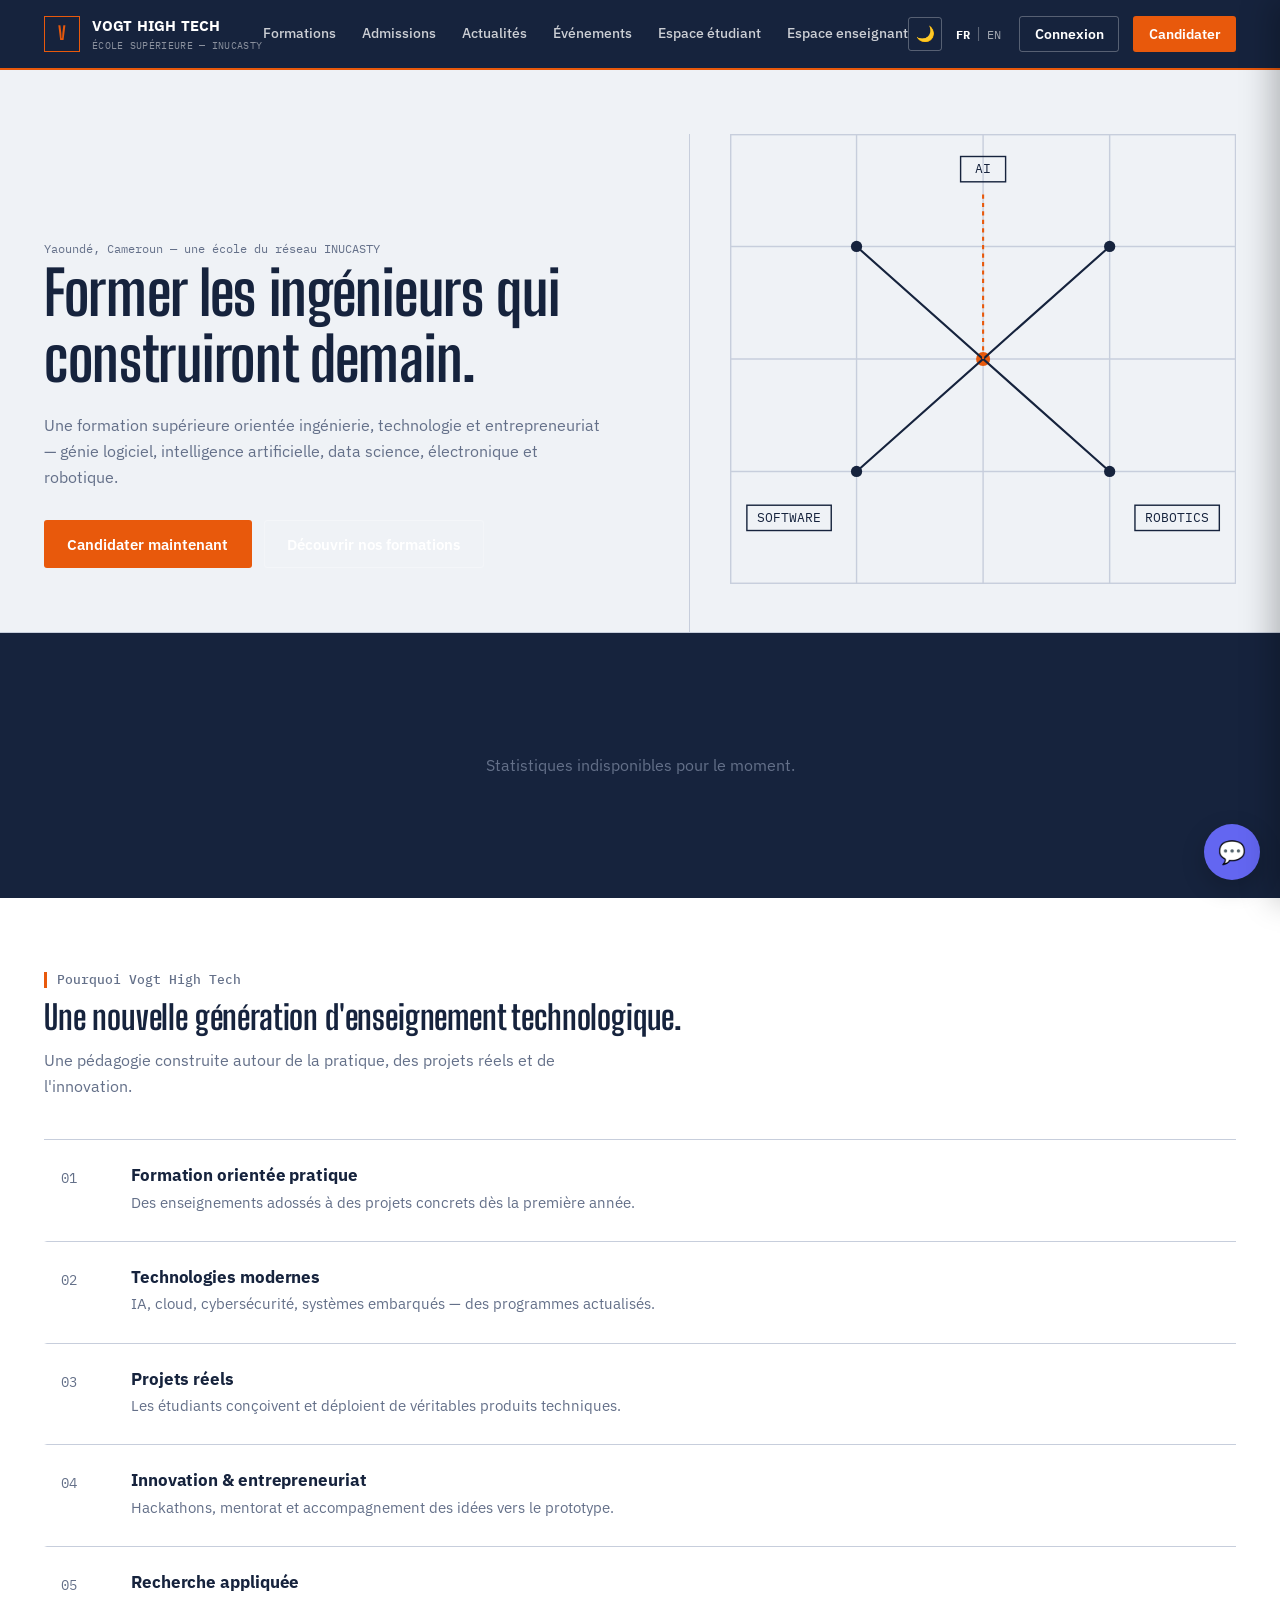
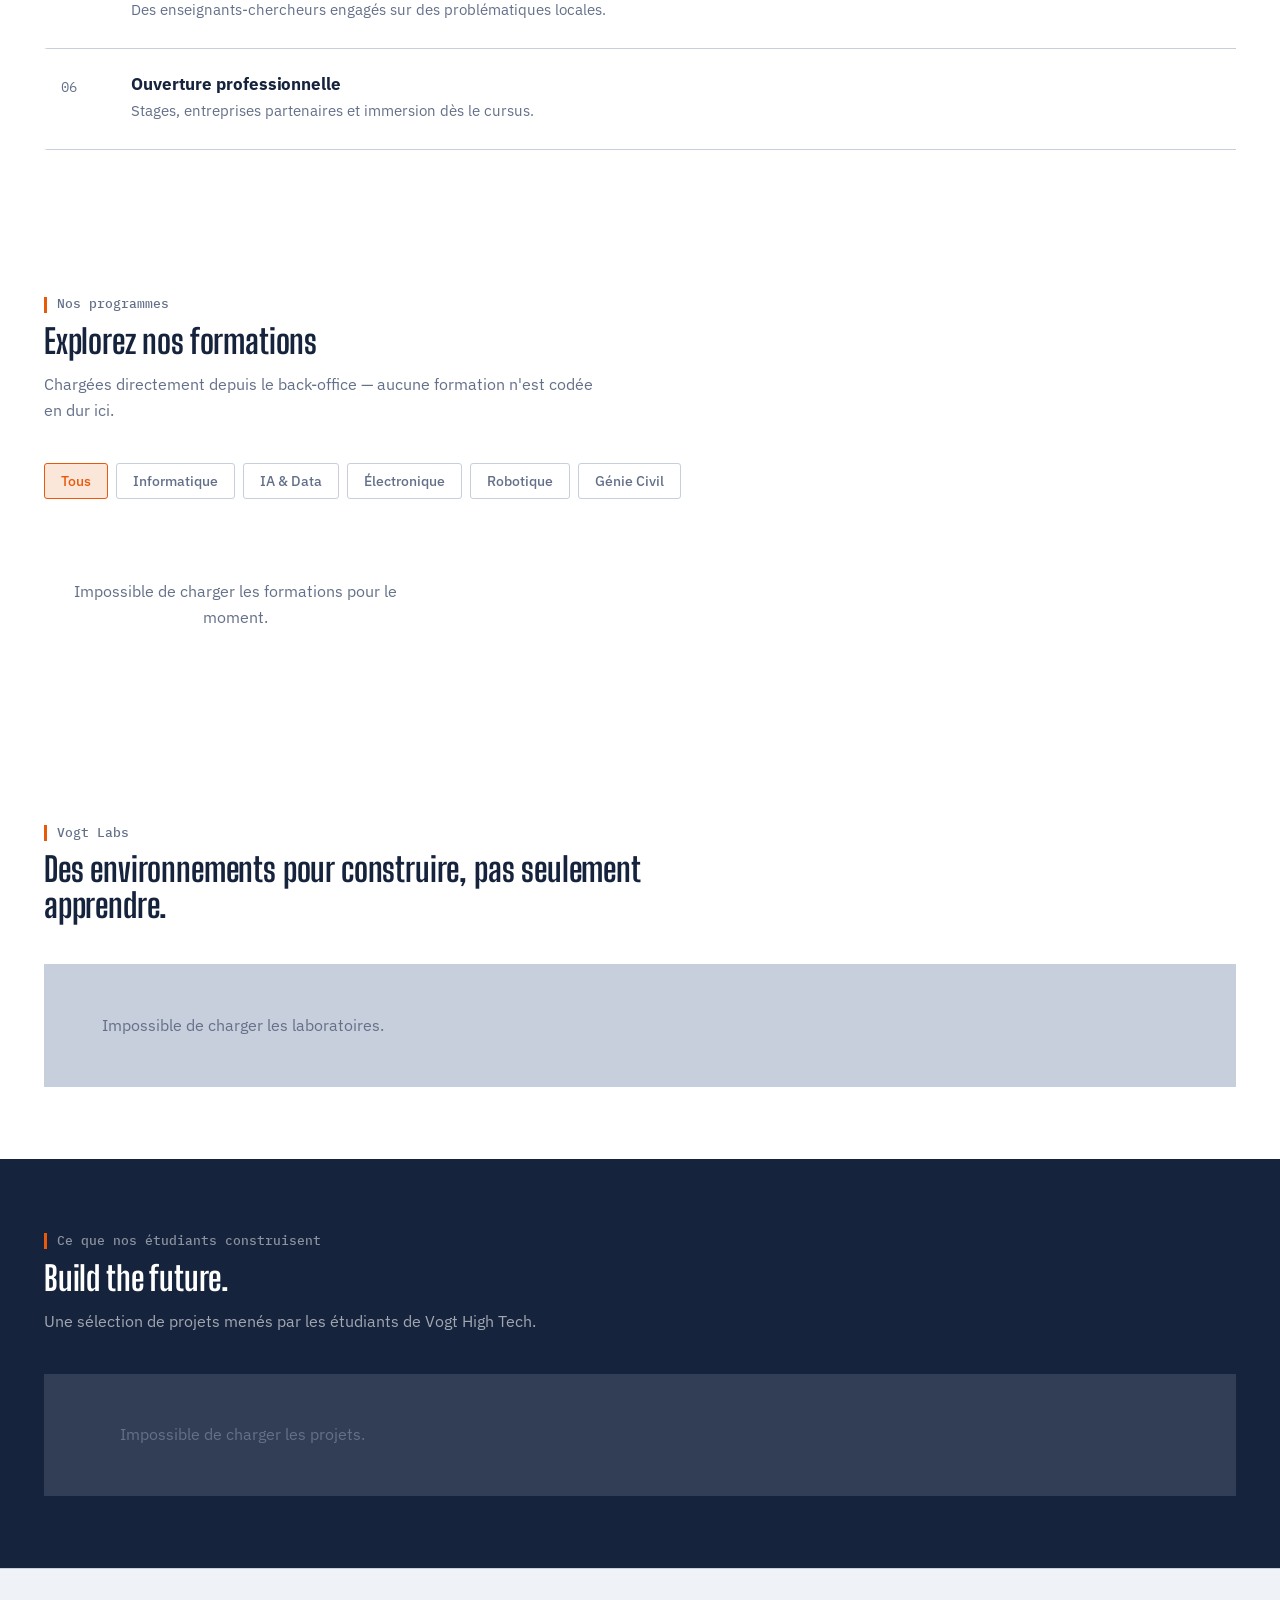
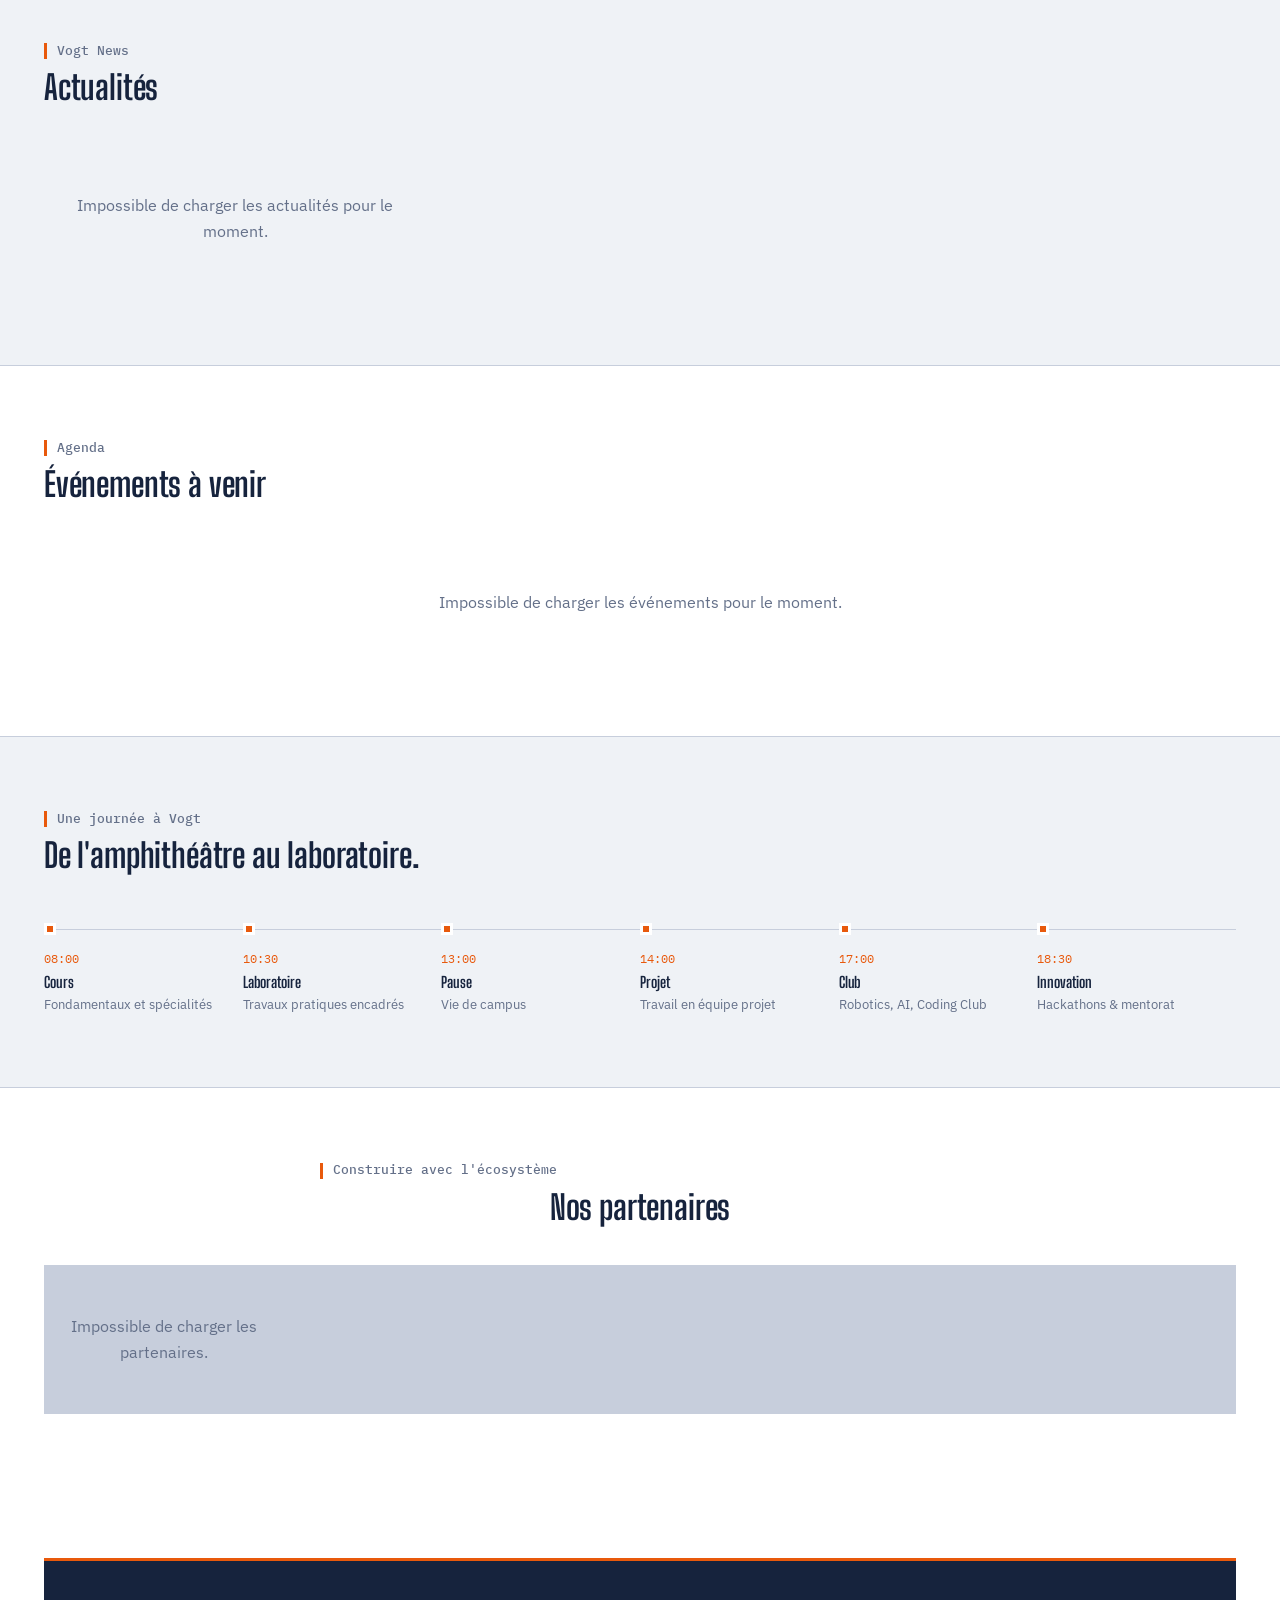
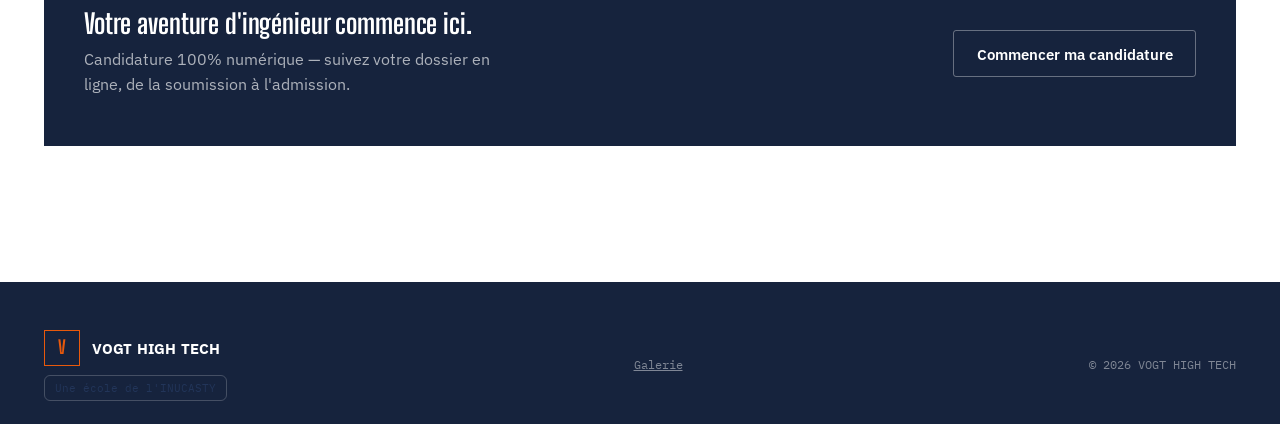
==== commit 576818c5: "new version" ====
--- a/index.html
+++ b/index.html
@@ -45,71 +45,95 @@
 <link rel="icon" href="favicon.ico" sizes="any">
 <link rel="apple-touch-icon" href="icons/icon-192.png">
 <link rel="preconnect" href="https://fonts.googleapis.com">
-<link href="https://fonts.googleapis.com/css2?family=Space+Grotesk:wght@500;600;700&family=Inter:wght@400;500;600;700&family=JetBrains+Mono:wght@500;600&display=swap" rel="stylesheet">
+<link href="https://fonts.googleapis.com/css2?family=Big+Shoulders+Display:wght@600;700;800&family=IBM+Plex+Sans:wght@400;500;600;700&family=IBM+Plex+Mono:wght@500;600&display=swap" rel="stylesheet">
 <link rel="stylesheet" href="css/theme.css">
 <style>
-  .hero{ position:relative; overflow:hidden; background: var(--color-primary); padding: 90px 0 100px; }
+  .hero{ position:relative; overflow:hidden; background: var(--color-surface); padding: 64px 0 0; border-bottom:1px solid var(--color-border); }
   .hero-carousel{ position:absolute; inset:0; z-index:0; }
   .hero-carousel .slide{
     position:absolute; inset:0; background-size:cover; background-position:center;
-    opacity:0; transition: opacity 1.4s ease; filter: brightness(.55) saturate(1.1);
+    opacity:0; transition: opacity 1.4s ease;
   }
   .hero-carousel .slide.active{ opacity:1; }
-  .hero::before{ content:''; position:absolute; inset:0; z-index:1;
-    background-image: linear-gradient(rgba(255,255,255,.05) 1px, transparent 1px), linear-gradient(90deg, rgba(255,255,255,.05) 1px, transparent 1px);
-    background-size: 42px 42px;
-    mask-image: radial-gradient(ellipse 70% 60% at 70% 30%, black 10%, transparent 75%);
-  }
-  .hero::after{ content:''; position:absolute; top:-120px; right:-120px; width:520px; height:520px; z-index:1;
-    background: radial-gradient(circle, rgba(99,102,241,.35), transparent 70%); }
-  .hero-inner{ position:relative; z-index:2; max-width:660px; }
-  .hero-tag{ display:inline-flex; align-items:center; gap:8px; border:1px solid rgba(255,255,255,.18); border-radius:999px; padding:6px 14px; margin-bottom:26px; font-family:var(--font-mono); font-size:.75rem; color: var(--color-secondary); }
-  .hero h1{ color:#fff; font-size: clamp(2.2rem, 5vw, 3.4rem); font-weight:600; margin-bottom:20px; }
-  .hero h1 em{ font-style:normal; color: var(--color-secondary); }
-  .hero p.lede{ color: rgba(255,255,255,.72); font-size:1.05rem; margin-bottom:30px; max-width:500px; }
-  .hero-ctas{ display:flex; gap:14px; flex-wrap:wrap; margin-bottom:34px; }
-  .hero-signature{ font-family: var(--font-mono); font-size:.78rem; letter-spacing:.12em; color: rgba(255,255,255,.5); text-transform:uppercase; }
-  .stats-band{ background: var(--color-surface); border-bottom:1px solid var(--color-border); }
-  .filters{ display:flex; gap:10px; flex-wrap:wrap; margin-bottom:32px; }
-  .filter-btn{ font-family:var(--font-mono); font-size:.78rem; border:1px solid var(--color-border); background:var(--color-bg); color:var(--color-text-muted); padding:8px 16px; border-radius:999px; cursor:pointer; }
+  .hero-carousel.has-images::after{ content:''; position:absolute; inset:0; background:rgba(22,35,61,.55); z-index:1; }
+  .hero-grid{ position:relative; z-index:2; display:grid; grid-template-columns:1.05fr .95fr; gap:40px; align-items:end; }
+  @media (max-width:900px){ .hero-grid{ grid-template-columns:1fr; } }
+  .hero-copy{ padding-bottom:64px; }
+  .hero-loc{ font-family:var(--font-mono); font-size:.78rem; color:var(--color-text-muted); margin-bottom:22px; }
+  .hero-carousel.has-images ~ .wrap .hero-loc{ color:rgba(255,255,255,.75); }
+  .hero h1{ color: var(--color-primary); font-size: clamp(2.3rem, 5vw, 3.8rem); margin-bottom:20px; }
+  .hero-carousel.has-images ~ .wrap .hero h1{ color:#fff; }
+  .hero p.lede{ margin-bottom:30px; }
+  .hero-carousel.has-images ~ .wrap p.lede{ color:rgba(255,255,255,.8); }
+  .hero-ctas{ display:flex; gap:12px; flex-wrap:wrap; }
+  .hero-diagram{ align-self:stretch; position:relative; border-left:1px solid var(--color-border); padding-left:40px; padding-bottom:40px; }
+  .hero-diagram svg{ width:100%; height:auto; }
+  @media (max-width:900px){ .hero-diagram{ border-left:none; padding-left:0; } }
+  @media (max-width:600px){ .hero-diagram{ display:none; } .hero-copy{ padding-bottom:36px; } }
+  .stats-band{ background: var(--color-primary); }
+  .stats-band .wrap{ display:grid; grid-template-columns:repeat(4,1fr); }
+  .stats-band .stat{ padding:24px 22px; border-right:1px solid rgba(255,255,255,.12); }
+  .stats-band .stat:last-child{ border-right:none; }
+  .stats-band .stat b{ color:#fff; font-size:2.2rem; }
+  .stats-band .stat span{ color:rgba(255,255,255,.55); }
+  @media (max-width:768px){ .stats-band .wrap{ grid-template-columns:repeat(2,1fr); } }
+  .filters{ display:flex; gap:8px; flex-wrap:wrap; margin-bottom:32px; }
+  .filter-btn{ font-family:var(--font-body); font-size:.85rem; font-weight:500; border:1.5px solid var(--color-border); background:var(--color-bg); color:var(--color-text-muted); padding:8px 16px; border-radius:var(--radius); cursor:pointer; }
   .filter-btn.active, .filter-btn:hover{ border-color: var(--color-accent); color: var(--color-accent); background: var(--color-accent-soft); }
   .section-head{ max-width:640px; margin-bottom:40px; }
   .section-head h2{ font-size:clamp(1.6rem,3vw,2.1rem); margin:8px 0 12px; }
-  .cta-band{ background: var(--color-accent); border-radius: var(--radius-lg); padding: 48px 40px; display:flex; align-items:center; justify-content:space-between; gap:28px; flex-wrap:wrap; color:#fff; }
+  .cta-band{ background: var(--color-primary); border-top:3px solid var(--color-accent); border-radius: 0; padding: 48px 40px; display:flex; align-items:center; justify-content:space-between; gap:28px; flex-wrap:wrap; color:#fff; }
   .cta-band h2{ color:#fff; font-size:1.7rem; max-width:460px; }
-  .cta-band p{ color: rgba(255,255,255,.85); margin-top:8px; max-width:420px; }
-  .cta-band .btn-outline{ background:#fff; color:var(--color-accent); border-color:#fff; }
+  .cta-band p{ color: rgba(255,255,255,.65); margin-top:8px; max-width:420px; }
+  .cta-band .btn-outline{ background:transparent; color:#fff; border-color:rgba(255,255,255,.35); }
+  .cta-band .btn-outline:hover{ background:rgba(255,255,255,.08); border-color:#fff; }
 
   .carousel-dots{ position:absolute; z-index:2; bottom:24px; left:0; right:0; display:flex; justify-content:center; gap:8px; }
   .carousel-dots span{ width:7px; height:7px; border-radius:50%; background:rgba(255,255,255,.35); transition:.2s ease; }
   .carousel-dots span.active{ background:#fff; width:20px; border-radius:4px; }
 
-  .why-grid{ display:grid; grid-template-columns:repeat(3,1fr); gap:1px; background:var(--color-border); border:1px solid var(--color-border); border-radius:var(--radius-lg); overflow:hidden; }
-  .why-card{ background:var(--color-bg); padding:32px 28px; transition:background-color .15s ease; }
-  .why-card:hover{ background:var(--color-primary-soft); }
-  .why-card .num{ font-family:var(--font-mono); color:var(--color-accent); font-size:.8rem; margin-bottom:16px; display:block; }
-  .why-card h3{ font-size:1.1rem; margin-bottom:8px; }
-  .why-card p{ color:var(--color-text-muted); font-size:.92rem; }
-
-  .labs-grid{ display:grid; grid-template-columns:repeat(3,1fr); gap:20px; }
-  .lab-card{ border:1px solid var(--color-border); border-radius:var(--radius-lg); padding:26px; background:var(--color-surface); }
-  .lab-card .lab-dot{ width:10px; height:10px; border-radius:50%; background:var(--color-accent); margin-bottom:16px; }
+  .why-list{ border-top:1px solid var(--color-border); }
+  .why-row{ display:grid; grid-template-columns:64px 1fr; gap:20px; padding:26px 0; border-bottom:1px solid var(--color-border); border-left:3px solid transparent; transition: border-color .12s ease, background-color .12s ease; }
+  .why-row:hover{ border-left-color: var(--color-accent); background: var(--color-surface); }
+  .why-row .n{ font-family:var(--font-mono); color:var(--color-text-muted); font-size:.9rem; padding-left:14px; }
+  .why-row h3{ font-size:1.08rem; margin-bottom:6px; font-family:var(--font-body); font-weight:700; color:var(--color-primary); }
+  .why-row p{ color:var(--color-text-muted); font-size:.94rem; max-width:560px; }
+
+  .labs-grid{ display:grid; grid-template-columns:repeat(3,1fr); gap:1px; background:var(--color-border); border:1px solid var(--color-border); }
+  @media (max-width:768px){ .labs-grid{ grid-template-columns:1fr; } }
+  .lab-card{ background:var(--color-bg); padding:26px; }
+  .lab-card .lab-dot{ width:10px; height:10px; background:var(--color-accent); margin-bottom:16px; }
   .lab-card h3{ font-size:1rem; margin-bottom:6px; }
   .lab-card p{ font-size:.86rem; color:var(--color-text-muted); }
 
   .timeline{ display:grid; grid-template-columns:repeat(6,1fr); gap:0; position:relative; }
   .timeline::before{ content:''; position:absolute; top:15px; left:0; right:0; height:1px; background:var(--color-border); }
   .tstep{ position:relative; padding-top:36px; }
-  .tstep .dot{ position:absolute; top:9px; left:0; width:13px; height:13px; border-radius:50%; background:var(--color-accent); border:3px solid var(--color-bg); box-shadow:0 0 0 1px var(--color-accent); }
+  .tstep .dot{ position:absolute; top:9px; left:0; width:12px; height:12px; background:var(--color-accent); border:3px solid var(--color-bg); }
   .tstep .time{ font-family:var(--font-mono); font-size:.72rem; color:var(--color-accent); display:block; margin-bottom:6px; }
   .tstep h4{ font-size:.95rem; color:var(--color-primary); margin-bottom:4px; }
   .tstep p{ font-size:.82rem; color:var(--color-text-muted); }
   @media (max-width:768px){ .timeline{ grid-template-columns:repeat(2,1fr); row-gap:28px; } .timeline::before{ display:none; } }
 
-  .partners-strip{ display:flex; flex-wrap:wrap; gap:20px; align-items:center; justify-content:center; }
-  .partner-logo{ height:56px; max-width:160px; object-fit:contain; opacity:.75; transition:opacity .15s ease; }
-  .partner-logo:hover{ opacity:1; }
-  .partner-fallback{ font-family:var(--font-mono); font-size:.8rem; color:var(--color-text-muted); border:1px solid var(--color-border); border-radius:var(--radius); padding:14px 22px; }
+  .partners-strip{ display:grid; grid-template-columns:repeat(5,1fr); gap:1px; background:var(--color-border); border:1px solid var(--color-border); }
+  @media (max-width:700px){ .partners-strip{ grid-template-columns:repeat(2,1fr); } }
+  .partner-logo{ height:64px; background:var(--color-bg); display:flex; align-items:center; justify-content:center; padding:12px; }
+  .partner-logo img{ max-height:40px; max-width:100%; object-fit:contain; opacity:.8; }
+  .partner-fallback{ height:64px; background:var(--color-bg); display:flex; align-items:center; justify-content:center; font-family:var(--font-mono); font-size:.72rem; color:var(--color-text-muted); }
+
+  .projects-band{ background: var(--color-primary); color:#fff; }
+  .projects-band .section-head h2{ color:#fff; }
+  .projects-band .eyebrow{ color: rgba(255,255,255,.5); }
+  .projects-band .lede{ color: rgba(255,255,255,.6); }
+  .proj-grid{ display:grid; grid-template-columns:repeat(3,1fr); gap:1px; background:rgba(255,255,255,.12); }
+  @media (max-width:900px){ .proj-grid{ grid-template-columns:1fr; } }
+  .proj-card{ background:var(--color-primary); padding:26px; border-top:2px solid transparent; transition:border-color .12s ease; }
+  .proj-card:hover{ border-top-color: var(--color-accent); }
+  .proj-card .proj-meta{ font-family:var(--font-mono); font-size:.7rem; color:var(--color-accent); display:block; margin-bottom:14px; }
+  .proj-card h3{ color:#fff; font-size:1.05rem; margin-bottom:8px; }
+  .proj-card p{ font-size:.86rem; color:rgba(255,255,255,.6); margin-bottom:16px; }
+  .proj-card .proj-tags{ display:flex; gap:6px; flex-wrap:wrap; }
+  .proj-card .tag{ background:rgba(255,255,255,.08); color:rgba(255,255,255,.8); }
 
   .load-more-wrap{ text-align:center; margin-top:32px; }
 </style>
@@ -128,7 +152,7 @@
       <a href="index.html#actualites" data-i18n="nav_actualites">Actualités</a>
       <a href="index.html#evenements" data-i18n="nav_evenements">Événements</a>
       <a href="staff-login.html" data-i18n="nav_espace_etudiant">Espace étudiant</a>
-      <a href="staff-login.html?role=TEACHER" data-i18n="nav_espace_enseignant">Espace enseignant</a>
+      <a href="enseignant-login.html" data-i18n="nav_espace_enseignant">Espace enseignant</a>
     </nav>
     <div class="header-actions">
       <span class="lang-switch" style="display:flex; gap:6px; margin-right:4px;">
@@ -136,8 +160,7 @@
         <span style="color:rgba(255,255,255,.3);">|</span>
         <button data-lang="en" style="background:none;border:none;color:rgba(255,255,255,.6);font-family:var(--font-mono);font-size:.75rem;cursor:pointer;">EN</button>
       </span>
-      <a href="search.html" class="icon-btn" style="color:rgba(255,255,255,.75);" title="Rechercher">🔍</a>
-      <a href="auth.html" class="btn btn-outline btn-sm" id="navAuthLink" data-i18n="btn_connexion" style="border-color:rgba(255,255,255,.28); color:#fff;">Connexion</a>
+      <a href="staff-login.html" class="btn btn-outline btn-sm" id="navAuthLink" data-i18n="btn_connexion" style="border-color:rgba(255,255,255,.28); color:#fff;">Connexion</a>
       <a href="candidat.html" class="btn btn-accent btn-sm" data-i18n="btn_candidater">Candidater</a>
     </div>
   </div>
@@ -145,20 +168,46 @@
 
 <section class="hero">
   <div class="hero-carousel" id="heroCarousel"></div>
-  <div class="wrap hero-inner">
-    <span class="hero-tag">Yaoundé · Cameroun · Une école de l'INUCASTY</span>
-    <h1 data-i18n="hero_title">Former les ingénieurs qui <em>construiront demain.</em></h1>
-    <p class="lede" data-i18n="hero_lede">Une formation supérieure orientée ingénierie, technologie et entrepreneuriat — génie logiciel, intelligence artificielle, data science, électronique et robotique.</p>
-    <div class="hero-ctas">
-      <a href="candidat.html" class="btn btn-accent" data-i18n="hero_cta1">Candidater maintenant</a>
-      <a href="#formations" class="btn btn-ghost-dark" data-i18n="hero_cta2">Découvrir nos formations</a>
-    </div>
-    <span class="hero-signature">Learn · Build · Innovate</span>
+  <div class="wrap hero-grid">
+    <div class="hero-copy">
+      <span class="hero-loc">Yaoundé, Cameroun — une école du réseau INUCASTY</span>
+      <h1 data-i18n="hero_title">Former les ingénieurs qui construiront demain.</h1>
+      <p class="lede" data-i18n="hero_lede">Une formation supérieure orientée ingénierie, technologie et entrepreneuriat — génie logiciel, intelligence artificielle, data science, électronique et robotique.</p>
+      <div class="hero-ctas">
+        <a href="candidat.html" class="btn btn-accent" data-i18n="hero_cta1">Candidater maintenant</a>
+        <a href="#formations" class="btn btn-ghost-dark" data-i18n="hero_cta2">Découvrir nos formations</a>
+      </div>
+    </div>
+    <div class="hero-diagram">
+      <svg viewBox="0 0 360 320" fill="none">
+        <rect x="0.5" y="0.5" width="359" height="319" stroke="var(--color-border)"/>
+        <line x1="0" y1="80" x2="360" y2="80" stroke="var(--color-border)"/>
+        <line x1="0" y1="160" x2="360" y2="160" stroke="var(--color-border)"/>
+        <line x1="0" y1="240" x2="360" y2="240" stroke="var(--color-border)"/>
+        <line x1="90" y1="0" x2="90" y2="320" stroke="var(--color-border)"/>
+        <line x1="180" y1="0" x2="180" y2="320" stroke="var(--color-border)"/>
+        <line x1="270" y1="0" x2="270" y2="320" stroke="var(--color-border)"/>
+        <circle cx="90" cy="80" r="4" fill="var(--color-primary)"/>
+        <circle cx="270" cy="80" r="4" fill="var(--color-primary)"/>
+        <circle cx="180" cy="160" r="5" fill="var(--color-accent)"/>
+        <circle cx="90" cy="240" r="4" fill="var(--color-primary)"/>
+        <circle cx="270" cy="240" r="4" fill="var(--color-primary)"/>
+        <path d="M90 80 L180 160 L270 80" stroke="var(--color-primary)" stroke-width="1.5"/>
+        <path d="M90 240 L180 160 L270 240" stroke="var(--color-primary)" stroke-width="1.5"/>
+        <path d="M180 160 L180 40" stroke="var(--color-accent)" stroke-width="1.5" stroke-dasharray="3 3"/>
+        <rect x="164" y="16" width="32" height="18" stroke="var(--color-primary)"/>
+        <text x="180" y="28" font-family="IBM Plex Mono" font-size="9" fill="var(--color-primary)" text-anchor="middle">AI</text>
+        <rect x="12" y="264" width="60" height="18" stroke="var(--color-primary)"/>
+        <text x="42" y="276" font-family="IBM Plex Mono" font-size="9" fill="var(--color-primary)" text-anchor="middle">SOFTWARE</text>
+        <rect x="288" y="264" width="60" height="18" stroke="var(--color-primary)"/>
+        <text x="318" y="276" font-family="IBM Plex Mono" font-size="9" fill="var(--color-primary)" text-anchor="middle">ROBOTICS</text>
+      </svg>
+    </div>
   </div>
 </section>
 
 <section class="stats-band">
-  <div class="wrap stats-grid" id="statsGrid">
+  <div class="wrap" id="statsGrid">
     <div class="stat"><div class="skeleton" style="height:32px;width:60px;margin-bottom:8px;"></div><span data-i18n="stats_programs">Formations publiées</span></div>
     <div class="stat"><div class="skeleton" style="height:32px;width:60px;margin-bottom:8px;"></div><span data-i18n="stats_projects">Projets étudiants</span></div>
     <div class="stat"><div class="skeleton" style="height:32px;width:60px;margin-bottom:8px;"></div><span data-i18n="stats_partners">Partenaires</span></div>
@@ -173,13 +222,13 @@
       <h2 data-i18n="why_title">Une nouvelle génération d'enseignement technologique.</h2>
       <p class="lede" data-i18n="why_lede">Une pédagogie construite autour de la pratique, des projets réels et de l'innovation.</p>
     </div>
-    <div class="why-grid">
-      <div class="why-card"><span class="num">01</span><h3 data-i18n="why1_title">Formation orientée pratique</h3><p data-i18n="why1_text">Des enseignements adossés à des projets concrets dès la première année.</p></div>
-      <div class="why-card"><span class="num">02</span><h3 data-i18n="why2_title">Technologies modernes</h3><p data-i18n="why2_text">IA, cloud, cybersécurité, systèmes embarqués — des programmes actualisés.</p></div>
-      <div class="why-card"><span class="num">03</span><h3 data-i18n="why3_title">Projets réels</h3><p data-i18n="why3_text">Les étudiants conçoivent et déploient de véritables produits techniques.</p></div>
-      <div class="why-card"><span class="num">04</span><h3 data-i18n="why4_title">Innovation & entrepreneuriat</h3><p data-i18n="why4_text">Hackathons, mentorat et accompagnement des idées vers le prototype.</p></div>
-      <div class="why-card"><span class="num">05</span><h3 data-i18n="why5_title">Recherche appliquée</h3><p data-i18n="why5_text">Des enseignants-chercheurs engagés sur des problématiques locales.</p></div>
-      <div class="why-card"><span class="num">06</span><h3 data-i18n="why6_title">Ouverture professionnelle</h3><p data-i18n="why6_text">Stages, entreprises partenaires et immersion dès le cursus.</p></div>
+    <div class="why-list">
+      <div class="why-row"><span class="n">01</span><div><h3 data-i18n="why1_title">Formation orientée pratique</h3><p data-i18n="why1_text">Des enseignements adossés à des projets concrets dès la première année.</p></div></div>
+      <div class="why-row"><span class="n">02</span><div><h3 data-i18n="why2_title">Technologies modernes</h3><p data-i18n="why2_text">IA, cloud, cybersécurité, systèmes embarqués — des programmes actualisés.</p></div></div>
+      <div class="why-row"><span class="n">03</span><div><h3 data-i18n="why3_title">Projets réels</h3><p data-i18n="why3_text">Les étudiants conçoivent et déploient de véritables produits techniques.</p></div></div>
+      <div class="why-row"><span class="n">04</span><div><h3 data-i18n="why4_title">Innovation & entrepreneuriat</h3><p data-i18n="why4_text">Hackathons, mentorat et accompagnement des idées vers le prototype.</p></div></div>
+      <div class="why-row"><span class="n">05</span><div><h3 data-i18n="why5_title">Recherche appliquée</h3><p data-i18n="why5_text">Des enseignants-chercheurs engagés sur des problématiques locales.</p></div></div>
+      <div class="why-row"><span class="n">06</span><div><h3 data-i18n="why6_title">Ouverture professionnelle</h3><p data-i18n="why6_text">Stages, entreprises partenaires et immersion dès le cursus.</p></div></div>
     </div>
   </div>
 </section>
@@ -212,6 +261,21 @@
       <div class="skeleton" style="height:140px;"></div>
       <div class="skeleton" style="height:140px;"></div>
       <div class="skeleton" style="height:140px;"></div>
+    </div>
+  </div>
+</section>
+
+<section class="projects-band" id="recherche">
+  <div class="wrap">
+    <div class="section-head">
+      <span class="eyebrow" data-i18n="projects_eyebrow">Ce que nos étudiants construisent</span>
+      <h2 data-i18n="projects_title">Build the future.</h2>
+      <p class="lede" data-i18n="projects_lede">Une sélection de projets menés par les étudiants de Vogt High Tech.</p>
+    </div>
+    <div class="proj-grid" id="projectsGrid">
+      <div class="skeleton" style="height:160px;"></div>
+      <div class="skeleton" style="height:160px;"></div>
+      <div class="skeleton" style="height:160px;"></div>
     </div>
   </div>
 </section>
@@ -295,8 +359,8 @@
       <div class="brand" style="color:#fff; margin-bottom:8px;"><span class="brand-mark">V</span><span class="brand-text"><b style="color:#fff">VOGT HIGH TECH</b></span></div>
       <span class="badge-inucasty" data-i18n="footer_tagline">Une école de l'INUCASTY</span>
     </div>
+    <a href="galerie.html" class="copyright" style="text-decoration:underline;">Galerie</a>
     <span class="copyright">© 2026 VOGT HIGH TECH</span>
-    <a href="admin-login.html" class="copyright" style="opacity:.5;">Administration</a>
   </div>
 </footer>
 
--- a/css/theme.css
+++ b/css/theme.css
@@ -1,45 +1,46 @@
 /* ============================================================
    VOGT HIGH TECH — Digital Campus
-   Design system partagé — palette douce (bleu/orange/gris) avec
-   mode clair (par défaut) et mode sombre ([data-theme="dark"] sur <html>).
-   Utilisé par toutes les pages (public + portails).
+   Design system partagé — thème "Plan technique" : identité visuelle
+   inspirée du dessin d'ingénieur (papier quadrillé, encre bleu plan,
+   orange signalétique), avec mode clair (par défaut) et mode sombre
+   ([data-theme="dark"] sur <html>). Utilisé par toutes les pages.
    ============================================================ */
 :root{
   /* --- Mode clair (par défaut) --- */
-  --color-primary:          #2F5D82;
-  --color-primary-hover:    #24475F;
-  --color-primary-soft:     #E9F0F6;
-
-  --color-accent:           #E8935A;
-  --color-accent-hover:     #D97F42;
-  --color-accent-soft:      #FBEEE2;
-
-  --color-secondary:        #9FC4DE;
-  --color-secondary-hover:  #82AFCE;
-
-  --color-bg:               #FBFCFD;
-  --color-surface:          #F4F6F8;
-  --color-border:           #E4E9EE;
-
-  --color-text:             #2D3A45;
-  --color-text-muted:       #6B7787;
-  --color-text-on-primary:  #FFFFFF;
+  --color-primary:          #16233D;
+  --color-primary-hover:    #0F1930;
+  --color-primary-soft:     #E4E8EF;
+
+  --color-accent:           #E8590C;
+  --color-accent-hover:     #C74A00;
+  --color-accent-soft:      #FBE7DA;
+
+  --color-secondary:        #223559;
+  --color-secondary-hover:  #16233D;
+
+  --color-bg:               #FFFFFF;
+  --color-surface:          #EFF2F6;
+  --color-border:           #C7CEDC;
+
+  --color-text:             #2B3648;
+  --color-text-muted:       #647089;
+  --color-text-on-primary:  #F3F5F8;
   --color-text-on-accent:   #FFFFFF;
 
   --color-success:          #2E7D53;
-  --color-warning:          #C77700;
+  --color-warning:          #B5570A;
   --color-danger:           #C0392B;
   --color-info:             #2A6FB0;
 
-  --radius:                 10px;
-  --radius-lg:              16px;
-  --shadow-sm:              0 1px 2px rgba(16,24,40,.06);
-  --shadow-md:              0 8px 24px rgba(16,24,40,.08);
-  --focus-ring:              0 0 0 3px rgba(232,147,90,.35);
-
-  --font-head: 'Space Grotesk', sans-serif;
-  --font-body: 'Inter', sans-serif;
-  --font-mono: 'JetBrains Mono', monospace;
+  --radius:                 3px;
+  --radius-lg:              4px;
+  --shadow-sm:              0 1px 2px rgba(22,35,61,.06);
+  --shadow-md:              0 8px 20px rgba(22,35,61,.10);
+  --focus-ring:              0 0 0 2px var(--color-accent);
+
+  --font-head: 'Big Shoulders Display', sans-serif;
+  --font-body: 'IBM Plex Sans', sans-serif;
+  --font-mono: 'IBM Plex Mono', monospace;
 
   --container: 1240px;
 
@@ -48,35 +49,35 @@
 
 /* --- Mode sombre --- */
 :root[data-theme="dark"]{
-  --color-primary:          #1B2733;
-  --color-primary-hover:    #141D26;
-  --color-primary-soft:     #223140;
-
-  --color-accent:           #F0A868;
+  --color-primary:          #0D1524;
+  --color-primary-hover:    #080E18;
+  --color-primary-soft:     #1D2A40;
+
+  --color-accent:           #F0762E;
   --color-accent-hover:     #E4954E;
-  --color-accent-soft:      #3A2E22;
-
-  --color-secondary:        #7FA8C4;
+  --color-accent-soft:      #3A2A1C;
+
+  --color-secondary:        #7FA0C4;
   --color-secondary-hover:  #98BAD3;
 
-  --color-bg:               #10151B;
-  --color-surface:          #171E26;
-  --color-border:           #2A3542;
+  --color-bg:               #10151F;
+  --color-surface:          #161D2A;
+  --color-border:           #2A3345;
 
   --color-text:             #E6EAEE;
-  --color-text-muted:       #9AA6B3;
-  --color-text-on-primary:  #FFFFFF;
-  --color-text-on-accent:   #1B2733;
-
-  --shadow-sm:              0 1px 2px rgba(0,0,0,.25);
-  --shadow-md:              0 8px 24px rgba(0,0,0,.35);
+  --color-text-muted:       #93A0B8;
+  --color-text-on-primary:  #F3F5F8;
+  --color-text-on-accent:   #FFFFFF;
+
+  --shadow-sm:              0 1px 2px rgba(0,0,0,.3);
+  --shadow-md:              0 8px 24px rgba(0,0,0,.4);
 
   color-scheme: dark;
 }
 
 /* Bascule clair/sombre — bouton injecté par js/theme-toggle.js sur chaque page */
 .theme-toggle{
-  background:none; border:1px solid rgba(255,255,255,.28); border-radius:8px;
+  background:none; border:1px solid rgba(255,255,255,.28); border-radius:var(--radius);
   width:34px; height:34px; display:flex; align-items:center; justify-content:center;
   color:#fff; cursor:pointer; font-size:.95rem;
 }
@@ -90,20 +91,25 @@
   color: var(--color-text);
   background: var(--color-bg);
   transition: background-color .2s ease, color .2s ease;
-  line-height: 1.55;
+  line-height: 1.6;
   -webkit-font-smoothing: antialiased;
 }
 img{max-width:100%; display:block;}
 a{color:inherit; text-decoration:none;}
 ul{list-style:none;}
-h1,h2,h3,h4{font-family: var(--font-head); color: var(--color-primary); line-height:1.15; letter-spacing:-0.01em;}
+h1,h2,h3,h4{font-family: var(--font-head); color: var(--color-primary); line-height:1.08; letter-spacing:-0.005em; font-weight:700;}
 .wrap{max-width:var(--container); margin:0 auto; padding:0 24px;}
 :focus-visible{outline:2px solid transparent; box-shadow: var(--focus-ring); border-radius:4px;}
 section{padding: 72px 0;}
 @media (max-width:768px){ section{padding:48px 0;} }
 
-.eyebrow{ font-family: var(--font-mono); font-size: .78rem; color: var(--color-accent); font-weight:600; }
-.lede{color:var(--color-text-muted); font-size:1.05rem; max-width:560px;}
+.eyebrow{
+  display:flex; align-items:center; gap:10px;
+  font-family: var(--font-mono); font-size:.8rem; color: var(--color-text-muted); font-weight:500;
+  margin-bottom:2px;
+}
+.eyebrow::before{ content:''; width:3px; height:16px; background: var(--color-accent); flex-shrink:0; display:inline-block; }
+.lede{color:var(--color-text-muted); font-size:1.02rem; max-width:560px;}
 
 /* Buttons */
 .btn{
@@ -123,12 +129,12 @@
 .btn-block{ width:100%; }
 
 /* Header */
-header{ position: sticky; top:0; z-index:100; background: var(--color-primary); border-bottom: 1px solid rgba(255,255,255,.08); }
-.header-row{ display:flex; align-items:center; justify-content:space-between; height:72px; }
+header{ position: sticky; top:0; z-index:100; background: var(--color-primary); border-bottom: 2px solid var(--color-accent); }
+.header-row{ display:flex; align-items:center; justify-content:space-between; height:68px; }
 .brand{ display:flex; align-items:center; gap:12px; color:#fff; }
-.brand-mark{ width:38px; height:38px; border-radius:9px; background: var(--color-accent); display:flex; align-items:center; justify-content:center; font-family: var(--font-head); font-weight:700; color:#fff; font-size:1.1rem; flex-shrink:0; }
-.brand-text b{ display:block; font-family:var(--font-head); font-size:1rem; letter-spacing:.02em; }
-.brand-text span{ display:block; font-family:var(--font-mono); font-size:.65rem; color: var(--color-secondary); letter-spacing:.06em; }
+.brand-mark{ width:36px; height:36px; border-radius:0; border:1.5px solid var(--color-accent); background:transparent; display:flex; align-items:center; justify-content:center; font-family: var(--font-head); font-weight:700; color: var(--color-accent); font-size:1.15rem; flex-shrink:0; }
+.brand-text b{ display:block; font-family:var(--font-body); font-weight:700; font-size:.95rem; letter-spacing:.01em; }
+.brand-text span{ display:block; font-family:var(--font-mono); font-size:.64rem; color: rgba(255,255,255,.5); letter-spacing:.03em; margin-top:1px; }
 nav.primary-nav{ display:flex; gap:26px; }
 nav.primary-nav a{ color: rgba(255,255,255,.78); font-size:.9rem; font-weight:500; padding:6px 0; border-bottom:2px solid transparent; transition: color .15s ease, border-color .15s ease; }
 nav.primary-nav a:hover, nav.primary-nav a.active{ color:#fff; border-color: var(--color-accent); }
